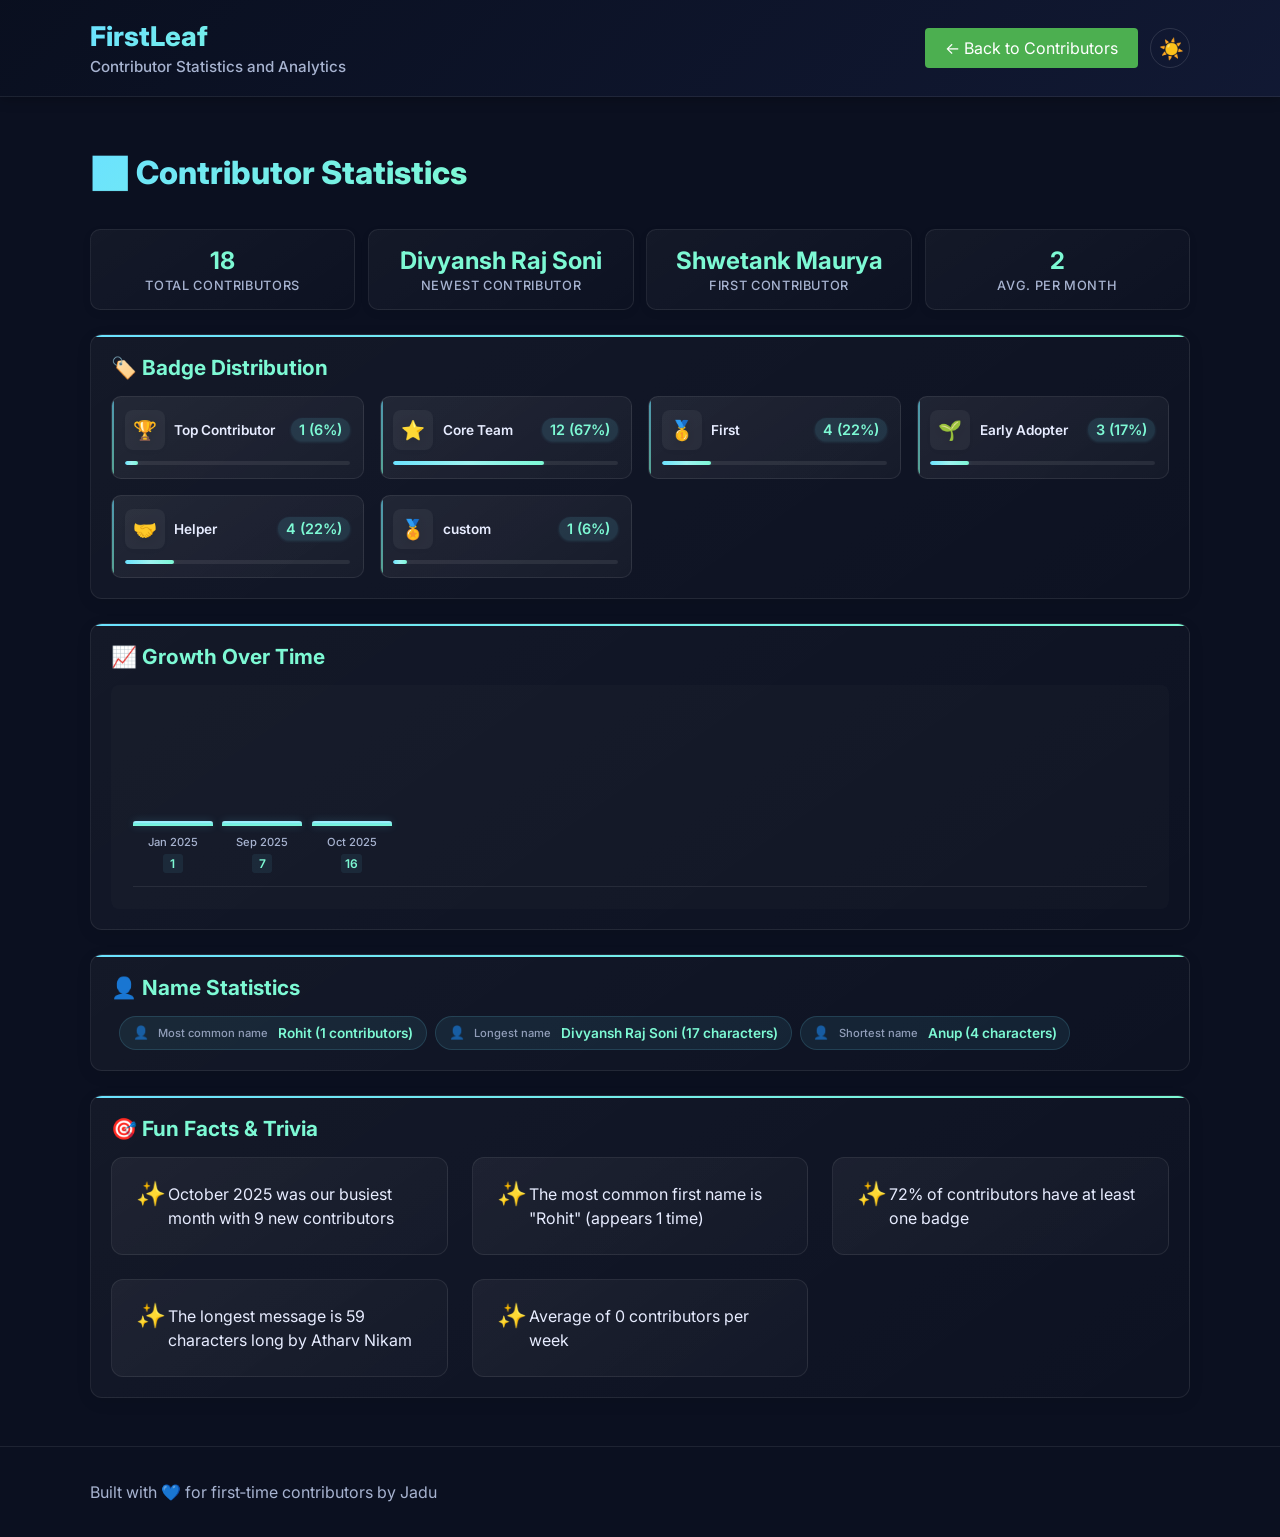
==== stats.html @ d4ee5cc1 "adding stats" ====
<!DOCTYPE html>
<html lang="en">
  <head>
    <meta charset="utf-8" />
    <meta name="viewport" content="width=device-width, initial-scale=1" />
    <title>FirstLeaf — Statistics</title>
    <meta
      name="description"
      content="Contributor statistics and analytics for the FirstLeaf project."
    />
    <link rel="preconnect" href="https://fonts.googleapis.com" />
    <link rel="preconnect" href="https://fonts.gstatic.com" crossorigin />
    <link
      href="https://fonts.googleapis.com/css2?family=Inter:wght@400;600;800&display=swap"
      rel="stylesheet"
    />
    <link rel="stylesheet" href="./assets/styles.css" />
    <link
      rel="icon"
      href="data:image/svg+xml,<svg xmlns='http://www.w3.org/2000/svg' viewBox='0 0 100 100'><text y='0.9em' font-size='90'>🩵</text></svg>"
    />
  </head>
  <body>
    <div id="scrollProgress"></div>
    <header class="site-header">
      <div class="container header-wrapper">
        <div class="branding">
          <h1 class="logo">FirstLeaf</h1>
          <p class="tagline">
            Contributor Statistics and Analytics
          </p>
        </div>
        <nav class="actions">
          <a class="btn" href="index.html">← Back to Contributors</a>
          <button
            id="themeToggle"
            class="btn theme-toggle"
            aria-label="Toggle theme"
          >
            <span id="themeIcon">☀️</span>
          </button>
        </nav>
      </div>
    </header>

    <main class="container">
      <!-- Stats Overview Section -->
      <section aria-labelledby="stats-title" class="stats-section">
        <div class="section-header">
          <div class="title-group">
            <h2 id="stats-title">📊 Contributor Statistics</h2>
          </div>
        </div>

        <!-- Overview Stats Cards -->
        <div class="stats-cards">
          <div class="stat-card">
            <div class="stat-value" id="totalContributors">0</div>
            <div class="stat-label">Total Contributors</div>
          </div>
          <div class="stat-card">
            <div class="stat-value" id="newestContributor">-</div>
            <div class="stat-label">Newest Contributor</div>
          </div>
          <div class="stat-card">
            <div class="stat-value" id="firstContributor">-</div>
            <div class="stat-label">First Contributor</div>
          </div>
          <div class="stat-card">
            <div class="stat-value" id="avgPerMonth">0</div>
            <div class="stat-label">Avg. Per Month</div>
          </div>
        </div>

        <!-- Badge Distribution -->
        <div class="stats-card">
          <h3>🏷️ Badge Distribution</h3>
          <div id="badgeDistribution" class="badge-distribution">
            <div class="loading">Loading statistics...</div>
          </div>
        </div>

        <!-- Growth Over Time -->
        <div class="stats-card">
          <h3>📈 Growth Over Time</h3>
          <div id="growthChart" class="growth-chart">
            <div class="loading">Loading statistics...</div>
          </div>
        </div>

        <!-- Name Statistics -->
        <div class="stats-card">
          <h3>👤 Name Statistics</h3>
          <div id="nameStatistics" class="name-statistics">
            <div class="loading">Loading statistics...</div>
          </div>
        </div>

        <!-- Fun Facts -->
        <div class="stats-card">
          <h3>🎯 Fun Facts & Trivia</h3>
          <div id="funFacts" class="fun-facts">
            <div class="loading">Loading statistics...</div>
          </div>
        </div>
      </section>
    </main>

    <footer class="site-footer">
      <div class="container">
        <p>Built with 💙 for first‑time contributors by Jadu</p>
      </div>
    </footer>

    <script src="./assets/stats.js"></script>
    <button
      id="scrollToTop"
      class="scroll-to-top"
      aria-label="Scroll to top"
      title="Back to top"
    >
      <svg
        xmlns="http://www.w3.org/2000/svg"
        width="24"
        height="24"
        viewBox="0 0 24 24"
        fill="none"
        stroke="currentColor"
        stroke-width="2"
        stroke-linecap="round"
        stroke-linejoin="round"
      >
        <polyline points="18 15 12 9 6 15"></polyline>
      </svg>
    </button>
  </body>
</html>
---- assets/styles.css ----
* {
  box-sizing: border-box;
}
:root {
  --bg: #0b1020;
  --panel: #121a35;
  --text: #e7ecff;
  --muted: #a7b3d0;
  --accent: #6be2ff;
  --accent-2: #7df9d4;
  --danger: #ff6b6b;
}

[data-theme="light"] {
  --bg: #f5f7fa;
  --panel: #ffffff;
  --text: #1a202c;
  --muted: #4a5568;
  --accent: #0088cc;
  --accent-2: #00b894;
  --danger: #e74c3c;
}

html,
body {
  height: 100%;
}

body {
  margin: 0;
  font-family: Inter, system-ui, -apple-system, Segoe UI, Roboto, Helvetica,
    Arial, "Apple Color Emoji", "Segoe UI Emoji";
  color: var(--text);
  background: var(--bg);
  transition: background-color 0.3s ease, color 0.3s ease;
}

/* Remove underlines from all links across the site */
a,
a:hover,
a:focus,
a:visited {
  text-decoration: none;
}
.container {
  width: min(1100px, 92vw);
  margin: 0 auto;
}
.site-header {
  border-bottom: 1px solid rgba(255, 255, 255, 0.08);
  background: linear-gradient(
    180deg,
    rgba(10, 16, 32, 0.9) 0%,
    rgba(10, 16, 32, 0.5) 100%
  );
  backdrop-filter: blur(8px);
}
.site-header .container {
  display: flex;
  align-items: center;
  justify-content: space-between;
  gap: 1rem;
  padding: 1.25rem 0;
}
.site-header h1 {
  margin: 0;
  font-size: 1.7rem;
}
.tagline {
  margin: 0.25rem 0 0;
  color: var(--muted);
  font-weight: 500;
}
.actions {
  display: flex;
  gap: 0.6rem;
}
.btn {
  display: inline-block;
  padding: 10px 20px;
  background-color: #4caf50;
  color: white;
  text-decoration: none;
  border-radius: 4px;
  border: none;
  cursor: pointer;
  z-index: 10;
}

.btn.primary {
  background: linear-gradient(135deg, var(--accent), var(--accent-2));
  color: #071220;
  font-weight: 700;
}

.theme-toggle {
  padding: 0.5rem 0.75rem;
  cursor: pointer;
  font-size: 1.25rem;
  border: 1px solid rgba(255, 255, 255, 0.1);
}

[data-theme="light"] .theme-toggle {
  border-color: rgba(0, 0, 0, 0.1);
}

main.container {
  padding: 2rem 0 3rem;
}
.list-header {
  display: flex;
  justify-content: space-between;
  align-items: baseline;
  gap: 1rem;
}
.count {
  color: var(--muted);
}

.cards {
  margin-top: 1rem;
  display: grid;
  grid-template-columns: repeat(auto-fill, minmax(220px, 1fr));
  gap: 14px;
}
.card-container {
  perspective: 1200px;
  height: 100%;
  min-height: 300px;
  position: relative;
}

.card {
  list-style: none;
  background: linear-gradient(
    145deg,
    rgba(255, 255, 255, 0.08),
    rgba(255, 255, 255, 0.02)
  );
  border: 1px solid rgba(255, 255, 255, 0.1);
  border-radius: 16px;
  padding: 0;
  height: 100%;
  position: relative;
  transform-style: preserve-3d;
  transition: transform 0.7s cubic-bezier(0.4, 0, 0.2, 1);
  cursor: pointer;
  box-shadow: 0 4px 20px rgba(0, 0, 0, 0.15);
}

.card:hover {
  box-shadow: 0 8px 30px rgba(0, 0, 0, 0.2);
}

.card.flipped {
  transform: rotateY(180deg);
}

.card-face {
  position: absolute;
  width: 100%;
  height: 100%;
  backface-visibility: hidden;
  border-radius: 16px;
  display: flex;
  flex-direction: column;
  overflow: hidden;
}

.card-front {
  background: linear-gradient(
    145deg,
    rgba(255, 255, 255, 0.08),
    rgba(255, 255, 255, 0.02)
  );
  border: 1px solid rgba(255, 255, 255, 0.1);
  padding: 16px;
}

.card-back {
  background: linear-gradient(
    135deg,
    rgba(107, 226, 255, 0.15),
    rgba(125, 249, 212, 0.1)
  );
  border: 1px solid rgba(255, 255, 255, 0.15);
  transform: rotateY(180deg);
  padding: 20px;
  box-shadow: inset 0 0 20px rgba(107, 226, 255, 0.05);
}

.flip-icon {
  position: absolute;
  top: 12px;
  right: 12px;
  width: 32px;
  height: 32px;
  background: linear-gradient(
    135deg,
    rgba(255, 255, 255, 0.15),
    rgba(255, 255, 255, 0.05)
  );
  backdrop-filter: blur(6px);
  border-radius: 8px;
  display: flex;
  align-items: center;
  justify-content: center;
  cursor: pointer;
  transition: all 0.3s cubic-bezier(0.4, 0, 0.2, 1);
  z-index: 10;
  box-shadow: 0 2px 10px rgba(0, 0, 0, 0.2);
  border: 1px solid rgba(255, 255, 255, 0.1);
}

.flip-icon:hover {
  background: linear-gradient(
    135deg,
    rgba(255, 255, 255, 0.25),
    rgba(255, 255, 255, 0.1)
  );
  transform: scale(1.05) rotate(10deg);
  box-shadow: 0 4px 16px rgba(0, 0, 0, 0.3);
  border-color: rgba(255, 255, 255, 0.2);
}

.flip-icon svg {
  width: 18px;
  height: 18px;
  fill: var(--text);
}

.card-back .flip-icon {
  transform: rotateY(180deg);
}

.card-back .flip-icon svg {
  transform: rotateY(180deg);
}

.contributor-details {
  display: flex;
  flex-direction: column;
  gap: 16px;
  height: 100%;
}

.detail-row {
  display: flex;
  flex-direction: column;
  gap: 8px;
  padding-bottom: 8px;
  border-bottom: 1px solid rgba(255, 255, 255, 0.05);
}

.detail-row:last-child {
  border-bottom: none;
  padding-bottom: 0;
}

.detail-label {
  font-size: 0.7rem;
  color: var(--muted);
  text-transform: uppercase;
  letter-spacing: 0.1em;
  font-weight: 600;
}

.detail-value {
  font-size: 0.95rem;
  line-height: 1.5;
}

.join-date {
  font-weight: 600;
  color: var(--accent-2);
  display: flex;
  align-items: center;
  gap: 6px;
}

.join-date::before {
  content: "📅";
  font-size: 0.9rem;
}

.full-message {
  font-style: italic;
  line-height: 1.5;
  color: rgba(255, 255, 255, 0.9);
  padding: 8px 12px;
  background: rgba(255, 255, 255, 0.05);
  border-radius: 8px;
  border-left: 3px solid var(--accent-2);
}

.badges-list {
  display: flex;
  flex-wrap: wrap;
  gap: 8px;
  margin-top: 4px;
}

.github-link {
  display: inline-flex;
  align-items: center;
  justify-content: center;
  gap: 8px;
  margin-top: auto;
  padding: 10px 16px;
  background: linear-gradient(135deg, var(--accent), var(--accent-2));
  border-radius: 10px;
  color: var(--bg);
  font-weight: 600;
  text-decoration: none;
  transition: all 0.3s ease;
  box-shadow: 0 4px 12px rgba(107, 226, 255, 0.3);
}

.github-link:hover {
  transform: translateY(-3px);
  box-shadow: 0 6px 16px rgba(107, 226, 255, 0.4);
}

.github-link svg {
  width: 18px;
  height: 18px;
}

/* Add subtle shine effect on hover */
.card-front::after {
  content: "";
  position: absolute;
  top: -50%;
  left: -50%;
  width: 200%;
  height: 200%;
  background: linear-gradient(
    to bottom right,
    rgba(255, 255, 255, 0),
    rgba(255, 255, 255, 0.1) 30%,
    rgba(255, 255, 255, 0) 60%
  );
  transform: rotate(30deg) translate(-100%, -100%);
  transition: transform 0.6s;
  pointer-events: none;
}

.card:hover .card-front::after {
  transform: rotate(30deg) translate(100%, 100%);
}

/* Add subtle pulse to flip icon */
@keyframes pulse {
  0%,
  100% {
    opacity: 0.8;
  }
  50% {
    opacity: 1;
  }
}

.flip-icon {
  animation: pulse 2s infinite;
}

/* Add subtle glow to card back */
.card-back::before {
  content: "";
  position: absolute;
  top: 0;
  left: 0;
  right: 0;
  bottom: 0;
  background: radial-gradient(
    circle at center,
    rgba(107, 226, 255, 0.1) 0%,
    rgba(107, 226, 255, 0) 70%
  );
  pointer-events: none;
}
.card a {
  text-decoration: none;
  display: block;
}
.card .name {
  font-weight: 700;
  color: #7df9d4;
}
.card .username {
  color: var(--muted);
  font-size: 0.95rem;
  overflow: hidden;
  white-space: nowrap;
  text-overflow: ellipsis;
}
.card .meta {
  display: flex;
  align-items: center;
  gap: 0.5rem;
  margin-top: 0.7rem;
  color: var(--muted);
  display: -webkit-box;
  -webkit-box-orient: vertical;
  -webkit-line-clamp: 2;
  line-clamp: 2;
  overflow: hidden;
  text-overflow: ellipsis;
}

.card img {
  width: 48px;
  height: 48px;
  border-radius: 50%;
  object-fit: cover;
  border: 1px solid rgba(255, 255, 255, 0.2);
  box-shadow: 0 10px 20px rgba(0, 0, 0, 0.2);
}
.card .top {
  display: flex;
  gap: 0.9rem;
  align-items: center;
}

.loading {
  margin: 1rem 0;
  color: var(--muted);
}
.error {
  margin: 1rem 0;
  color: var(--danger);
}

.howto {
  margin-top: 3rem;
  background: rgba(255, 255, 255, 0.03);
  border: 1px solid rgba(255, 255, 255, 0.08);
  border-radius: 16px;
  padding: 1.25rem 1.25rem 0.5rem;
}
.howto code {
  background: rgba(255, 255, 255, 0.08);
  padding: 0.15rem 0.35rem;
  border-radius: 6px;
}

.site-footer {
  border-top: 1px solid rgba(255, 255, 255, 0.08);
}
.site-footer .container {
  padding: 1.2rem 0;
  color: var(--muted);
}

@media (max-width: 720px) {
  body {
    overflow-x: hidden;
  }

  .site-header .container {
    flex-direction: column;
    align-items: center;
    text-align: center;
    gap: 0.5rem;
  }

  .actions {
    align-self: stretch;
    justify-content: center;
    gap: 1rem;
  }

  .cards {
    grid-template-columns: repeat(auto-fill, minmax(160px, 1fr));
    gap: 12px;
  }

  .container {
    width: min(1100px, 88vw);
    padding-left: 1rem;
    padding-right: 1rem;
  }

  .list-header {
    flex-direction: column;
    align-items: stretch;
    gap: 0.5rem;
  }

  .list-header h2 {
    text-align: center;
  }

  .search-container {
    margin: 0.5rem 0 0 0;
  }

  .howto {
    margin-top: 2rem;
    padding: 1rem;
  }

  .btn {
    padding: 0.7rem 1rem;
    font-size: 0.9rem;
  }
}
.search-container {
  margin: 1.5rem 0;
}

#searchInput {
  width: 100%;
  padding: 0.75rem 1rem;
  background: var(--panel);
  border: 1px solid rgba(255, 255, 255, 0.1);
  border-radius: 8px;
  color: var(--text);
  font-size: 1rem;
  font-family: inherit;
}

#searchInput:focus {
  outline: none;
  border-color: var(--accent);
}

.stats-banner {
  display: flex;
  gap: 2rem;
  padding: 1.5rem;
  background: linear-gradient(
    135deg,
    rgba(107, 226, 255, 0.1),
    rgba(125, 249, 212, 0.1)
  );
  border-radius: 12px;
  border: 1px solid rgba(255, 255, 255, 0.1);
  margin-bottom: 2rem;
}

.stat-item {
  display: flex;
  flex-direction: column;
  gap: 0.5rem;
}

.stat-label {
  color: var(--muted);
  font-size: 0.875rem;
  text-transform: uppercase;
  letter-spacing: 0.05em;
}

.stat-value {
  color: var(--accent-2);
  font-size: 1.5rem;
  font-weight: 800;
}

@media (max-width: 720px) {
  .stats-banner {
    flex-direction: column;
    gap: 1rem;
  }
}
.new-badge {
  position: absolute;
  top: 8px;
  right: 8px;
  background: linear-gradient(135deg, var(--accent), var(--accent-2));
  color: var(--bg);
  font-size: 0.75rem;
  font-weight: 700;
  padding: 0.25rem 0.5rem;
  border-radius: 6px;
  text-transform: uppercase;
  letter-spacing: 0.05em;
}

.card {
  position: relative;
}

/* Update search-container to be part of controls */
.controls-container {
  display: flex;
  gap: 1rem;
  margin: 1.5rem 0;
  flex-wrap: wrap;
}

.search-container {
  flex: 1;
  min-width: 250px;
  margin: 0;
}

.sort-container {
  display: flex;
  align-items: center;
  gap: 0.5rem;
}

.sort-label {
  color: var(--muted);
  font-size: 0.9rem;
  white-space: nowrap;
}

.sort-select {
  padding: 0.75rem 1rem;
  background: var(--panel);
  border: 1px solid rgba(255, 255, 255, 0.1);
  border-radius: 8px;
  color: var(--text);
  font-size: 0.95rem;
  font-family: inherit;
  cursor: pointer;
  min-width: 150px;
  transition: border-color 0.2s ease, background-color 0.2s ease;
}

.sort-select:hover {
  border-color: rgba(255, 255, 255, 0.2);
  background: rgba(255, 255, 255, 0.02);
}

.sort-select:focus {
  outline: none;
  border-color: var(--accent);
  background: rgba(255, 255, 255, 0.05);
}

.sort-select {
  appearance: none;
  background-image: url("data:image/svg+xml,%3Csvg xmlns='http://www.w3.org/2000/svg' width='12' height='12' viewBox='0 0 12 12'%3E%3Cpath fill='%23a7b3d0' d='M6 8L2 4h8z'/%3E%3C/svg%3E");
  background-repeat: no-repeat;
  background-position: right 0.75rem center;
  padding-right: 2.5rem;
}

.sort-select option {
  background: var(--panel);
  color: var(--text);
}
.sort-select option:hover {
  background: rgba(255, 255, 255, 0.1);
}

/* Mobile responsiveness */
@media (max-width: 720px) {
  .controls-container {
    flex-direction: column;
  }

  .search-container {
    width: 100%;
  }

  .sort-container {
    width: 100%;
  }

  .sort-select {
    flex: 1;
  }
}

/* Fade-in animation */
@keyframes fadeInUp {
  from {
    opacity: 0;
    transform: translateY(20px);
  }
  to {
    opacity: 1;
    transform: translateY(0);
  }
}

/* Pulse animation for badges */
@keyframes pulse {
  0%,
  100% {
    opacity: 1;
  }
  50% {
    opacity: 0.7;
  }
}

/* Baseline for contributor links inside .cards */
.cards > a {
  text-decoration: none;
  color: inherit;
  display: block;
  opacity: 0;
  transform: translateY(12px) scale(0.99);
  will-change: transform, opacity;
}

/* Animated state applied by JS */
.contributor-link {
  animation-name: fadeInUp, scaleIn;
  animation-duration: 0.45s, 0.36s;
  animation-timing-function: cubic-bezier(0.2, 0.8, 0.2, 1),
    cubic-bezier(0.34, 1.56, 0.64, 1);
  animation-fill-mode: forwards, forwards;
  animation-delay: calc(var(--card-index, 0) * 0.06s),
    calc(var(--card-index, 0) * 0.06s + 0.02s);
  transition: opacity 0.45s ease, transform 0.28s ease, box-shadow 0.28s ease;
  opacity: 1;
}

/* Hover effects for the animated links */
.contributor-link:hover {
  transform: translateY(-4px) scaleY(1.03);
  transform-origin: center;
}

.contributor-link:hover .card {
  box-shadow: 0 8px 24px rgba(107, 226, 255, 0.15);
  border-color: rgba(107, 226, 255, 0.3);
}

/* Smooth transitions for card elements */
.card {
  transition: all 0.3s ease;
}

.card img {
  transition: transform 0.3s ease;
}

.contributor-link:hover .card img {
  transform: scale(1.05) rotate(0deg) scaleY(1.02);
}

/* Pulse animation for NEW badge */
.new-badge {
  animation: pulse 2s ease-in-out infinite;
}

/* Smooth color transitions */
.card .name,
.card .username,
.card .meta {
  transition: color 0.2s ease;
}

/* Loading animation */
.loading {
  animation: pulse 1.5s ease-in-out infinite;
}

@keyframes scaleIn {
  from {
    opacity: 0;
    transform: scale(0.9);
  }
  to {
    opacity: 1;
    transform: scale(1);
  }
}
.card img {
  transition: transform 0.3s ease, filter 0.3s ease;
}

.contributor-link:hover .card img {
  transform: scale(1.05) rotate(2deg) scaleY(1.04);
  filter: brightness(1.1);
}
@media (prefers-reduced-motion: reduce) {
  .cards > a {
    animation: none;
    opacity: 1;
  }

  .cards > a:hover {
    transform: none;
  }

  .card img,
  .card,
  .new-badge {
    animation: none;
    transition: none;
  }
}

.badges {
  display: flex;
  flex-wrap: wrap;
  gap: 0.5rem; /* Increased from 0.35rem for more spacing */
  margin-bottom: 0.75rem; /* Slightly increased for better separation */
  justify-content: flex-start; /* Align badges to the start */
}

.badge {
  display: inline-flex;
  align-items: center;
  gap: 0.3rem;
  padding: 0.3rem 0.6rem; /* Slightly larger padding for better appearance */
  border-radius: 8px; /* Smoother, more modern border radius */
  font-size: 0.75rem; /* Slightly larger font for readability */
  font-weight: 600;
  text-transform: uppercase;
  letter-spacing: 0.04em;
  line-height: 1.2;
  transition: transform 0.2s ease, background 0.2s ease, box-shadow 0.2s ease; /* Added transitions */
  box-shadow: 0 2px 4px rgba(0, 0, 0, 0.1); /* Subtle shadow for depth */
}

/* Hover effect for badges */
.badge:hover {
  transform: scale(1.05); /* Slight scale-up on hover */
  box-shadow: 0 4px 8px rgba(0, 0, 0, 0.15); /* Enhanced shadow on hover */
}

/* Badge type colors */
.badge-first {
  background: linear-gradient(135deg, #ffd700, #ffed4e);
  color: #1a202c;
}

.badge-core {
  background: linear-gradient(135deg, #667eea, #764ba2);
  color: white;
}

.badge-top {
  background: linear-gradient(135deg, #f093fb, #f5576c);
  color: white;
}

.badge-helper {
  background: linear-gradient(135deg, #4facfe, #00f2fe);
  color: #1a202c;
}

.badge-early {
  background: linear-gradient(135deg, #43e97b, #38f9d7);
  color: #1a202c;
}

.badge-milestone {
  background: linear-gradient(135deg, #fa709a, #fee140);
  color: #1a202c;
}

.badge-custom {
  background: rgba(255, 255, 255, 0.15);
  color: var(--text);
  border: 1px solid rgba(255, 255, 255, 0.2);
}

/* Add icon support */
.badge::before {
  content: "";
  display: inline-block;
  width: 12px; /* Slightly larger for better visibility */
  height: 12px;
}

.badge-first::before {
  content: "🥇";
  width: auto;
}

.badge-core::before {
  content: "⭐";
  width: auto;
}

.badge-top::before {
  content: "🏆";
  width: auto;
}

.badge-helper::before {
  content: "🤝";
  width: auto;
}

.badge-early::before {
  content: "�";
  width: auto;
}

.badge-milestone::before {
  content: "🎯";
  width: auto;
}

/* Scroll to Top Button */
.scroll-to-top {
  position: fixed;
  bottom: 2rem;
  right: 2rem;
  width: 50px;
  height: 50px;
  border-radius: 50%;
  background: linear-gradient(135deg, var(--accent), var(--accent-2));
  color: var(--bg);
  border: none;
  cursor: pointer;
  display: flex;
  align-items: center;
  justify-content: center;
  opacity: 0;
  visibility: hidden;
  transform: translateY(100px);
  transition: all 0.3s cubic-bezier(0.4, 0, 0.2, 1);
  box-shadow: 0 4px 12px rgba(107, 226, 255, 0.3);
  z-index: 1000;
}

.scroll-to-top.visible {
  opacity: 1;
  visibility: visible;
  transform: translateY(0);
}

.scroll-to-top:hover {
  transform: translateY(-4px) scale(1.05);
  box-shadow: 0 6px 20px rgba(107, 226, 255, 0.4);
}

.scroll-to-top:active {
  transform: translateY(-2px) scale(1.02);
}

.scroll-to-top:focus {
  outline: 2px solid var(--accent);
  outline-offset: 4px;
}

.scroll-to-top svg {
  width: 24px;
  height: 24px;
}

/* Mobile adjustments */
@media (max-width: 720px) {
  .scroll-to-top {
    bottom: 1.5rem;
    right: 1.5rem;
    width: 45px;
    height: 45px;
  }

  .scroll-to-top svg {
    width: 20px;
    height: 20px;
  }
}

/* Respect safe areas on iOS */
@media (max-width: 720px) {
  .scroll-to-top {
    bottom: calc(1.5rem + env(safe-area-inset-bottom));
    right: calc(1.5rem + env(safe-area-inset-right));
  }
}

/* Animation for button pulse (optional) */
@keyframes pulse-glow {
  0%,
  100% {
    box-shadow: 0 4px 12px rgba(107, 226, 255, 0.3);
  }
  50% {
    box-shadow: 0 4px 20px rgba(107, 226, 255, 0.5);
  }
}

.scroll-to-top.visible {
  animation: pulse-glow 2s ease-in-out infinite;
}

.scroll-to-top:hover {
  animation: none; /* Stop pulse on hover */
}

#scrollProgress {
  position: fixed;
  top: 0;
  left: 0;
  height: 5px; /* thickness of the line */
  background: var(--accent-color, #4e9af1); /* fallback color */
  width: 0%;
  z-index: 9999;
  transition: width 0.1s ease-out;
}

:root[data-theme="light"] {
  --accent-color: #0078ff;
}

:root[data-theme="dark"] {
  --accent-color: #00e0ff;
}
/* --- HEADER REWORK --- */
.site-header {
  position: sticky;
  top: 0;
  z-index: 1000;
  background: linear-gradient(
    135deg,
    rgba(10, 16, 32, 0.95),
    rgba(18, 26, 53, 0.95)
  );
  border-bottom: 1px solid rgba(255, 255, 255, 0.08);
  backdrop-filter: blur(10px);
  box-shadow: 0 2px 12px rgba(0, 0, 0, 0.25);
}

.header-wrapper {
  display: flex;
  align-items: center;
  justify-content: space-between;
  padding: 1rem 0;
  gap: 2rem;
}

.branding {
  display: flex;
  flex-direction: column;
  gap: 0.25rem;
}

.logo {
  margin: 0;
  font-size: 1.9rem;
  font-weight: 800;
  background: linear-gradient(135deg, var(--accent), var(--accent-2));
  -webkit-background-clip: text;
  -webkit-text-fill-color: transparent;
}

.tagline {
  margin: 0;
  font-size: 0.95rem;
  color: var(--muted);
  max-width: 400px;
}

/* Action buttons */
.actions {
  display: flex;
  align-items: center;
  gap: 0.75rem;
}

.btn:hover {
  background: rgba(255, 255, 255, 0.06);
  transform: translateY(-1px);
}

.btn.primary {
  background: linear-gradient(135deg, var(--accent), var(--accent-2));
  color: #071220;
  font-weight: 700;
  box-shadow: 0 3px 12px rgba(107, 226, 255, 0.35);
}

.btn.primary:hover {
  transform: translateY(-2px) scale(1.03);
  box-shadow: 0 4px 16px rgba(107, 226, 255, 0.5);
}

.theme-toggle {
  font-size: 1.25rem;
  padding: 0.5rem;
  border-radius: 50%;
  border: 1px solid rgba(255, 255, 255, 0.12);
  background: transparent;
  width: 40px;
  height: 40px;
}

.theme-toggle:hover {
  background: rgba(255, 255, 255, 0.08);
  transform: rotate(8deg);
}

/* Mobile */
@media (max-width: 768px) {
  .header-wrapper {
    flex-direction: column;
    align-items: center;
    text-align: center;
    gap: 1rem;
  }

  .branding {
    align-items: center;
  }

  .tagline {
    max-width: none;
    font-size: 0.9rem;
  }

  .actions {
    flex-wrap: wrap;
    justify-content: center;
  }
}
/* --- CONTRIBUTORS SECTION --- */
.contributors-section {
  margin-top: 3rem;
  display: flex;
  flex-direction: column;
  gap: 1.5rem;
}

.section-header {
  display: flex;
  justify-content: space-between;
  align-items: flex-start;
  flex-wrap: wrap;
  gap: 1rem;
}

.title-group h2 {
  font-size: 2rem;
  font-weight: 800;
  margin: 0;
  background: linear-gradient(135deg, var(--accent), var(--accent-2));
  -webkit-background-clip: text;
  -webkit-text-fill-color: transparent;
}

.title-group .count {
  font-size: 0.95rem;
  color: var(--muted);
  margin-top: 0.25rem;
}

.controls-group {
  display: flex;
  gap: 1rem;
  flex-wrap: wrap;
}

.search-container input {
  padding: 0.75rem 1rem;
  border-radius: 10px;
  border: 1px solid rgba(255, 255, 255, 0.1);
  background: var(--panel);
  color: var(--text);
  font-size: 1rem;
  transition: 0.25s all;
}

.search-container input:focus {
  outline: none;
  border-color: var(--accent);
  background: rgba(255, 255, 255, 0.05);
}

.sort-container {
  display: flex;
  align-items: center;
  gap: 0.5rem;
}

.sort-container label {
  font-weight: 600;
  color: var(--muted);
}

.sort-container select {
  padding: 0.7rem 1rem;
  border-radius: 10px;
  background: var(--panel);
  border: 1px solid rgba(255, 255, 255, 0.1);
  color: var(--text);
  cursor: pointer;
  appearance: none;
  background-image: url("data:image/svg+xml,%3Csvg xmlns='http://www.w3.org/2000/svg' width='12' height='12' viewBox='0 0 12 12'%3E%3Cpath fill='%23a7b3d0' d='M6 8L2 4h8z'/%3E%3C/svg%3E");
  background-repeat: no-repeat;
  background-position: right 0.75rem center;
  padding-right: 2.5rem;
}

/* Stats cards */
.stats-cards {
  display: flex;
  gap: 0.8rem;
  flex-wrap: wrap;
  margin-top: 0.8rem;
}

/* Badge filters */
.badge-filters-container {
  margin-top: 1rem;
  display: flex;
  flex-direction: column;
  gap: 0.5rem;
}

.filter-group {
  display: flex;
  flex-direction: column;
  gap: 0.5rem;
}

.filter-group label {
  font-weight: 600;
  color: var(--muted);
  font-size: 0.9rem;
}

.badge-filters {
  display: flex;
  flex-wrap: wrap;
  gap: 0.5rem;
}

.badge-filter {
  padding: 0.5rem 1rem;
  border-radius: 20px;
  border: 1px solid rgba(255, 255, 255, 0.1);
  background: var(--panel);
  color: var(--text);
  font-size: 0.9rem;
  font-weight: 500;
  cursor: pointer;
  transition: all 0.2s ease;
  display: flex;
  align-items: center;
  gap: 0.3rem;
}

.badge-filter:hover {
  transform: translateY(-2px);
  box-shadow: 0 4px 8px rgba(0, 0, 0, 0.15);
  border-color: rgba(255, 255, 255, 0.2);
}

.badge-filter.active {
  background: linear-gradient(135deg, var(--accent), var(--accent-2));
  color: var(--bg);
  border-color: transparent;
  font-weight: 600;
}

.filter-count {
  font-size: 0.85rem;
  color: var(--muted);
  margin-top: 0.25rem;
}

@media (max-width: 768px) {
  .badge-filters {
    justify-content: center;
  }

  .badge-filter {
    font-size: 0.8rem;
    padding: 0.4rem 0.8rem;
  }
}

.stat-card {
  flex: 1 1 180px;
  background: linear-gradient(
    145deg,
    rgba(255, 255, 255, 0.04),
    rgba(255, 255, 255, 0.01)
  );
  border: 1px solid rgba(255, 255, 255, 0.08);
  border-radius: 10px;
  padding: 1rem;
  text-align: center;
  box-shadow: 0 3px 10px rgba(0, 0, 0, 0.06);
  transition: transform 0.2s ease, box-shadow 0.2s ease;
}

.stat-card:hover {
  transform: translateY(-2px);
  box-shadow: 0 5px 15px rgba(0, 0, 0, 0.1);
}

.stat-value {
  font-size: 1.5rem;
  font-weight: 700;
  color: var(--accent-2);
}

.stat-label {
  font-size: 0.8rem;
  font-weight: 500;
  color: var(--muted);
  margin-top: 0.2rem;
}

/* --- HOW TO CONTRIBUTE --- */
.howto {
  margin-top: 3rem;
  background: var(--panel);
  border-radius: 16px;
  padding: 2rem 1.5rem;
  box-shadow: 0 4px 14px rgba(0, 0, 0, 0.08);
}

.howto-header h2 {
  font-size: 1.8rem;
  font-weight: 800;
  margin-bottom: 0.25rem;
  background: linear-gradient(135deg, var(--accent), var(--accent-2));
  -webkit-background-clip: text;
  -webkit-text-fill-color: transparent;
}

.howto-header .subtitle {
  color: var(--muted);
  font-size: 1rem;
  margin-bottom: 1rem;
}

.howto-list {
  padding-left: 1.25rem;
  margin-bottom: 1rem;
}

.howto-list li {
  margin-bottom: 0.75rem;
  line-height: 1.6;
  font-size: 0.95rem;
}

.howto-note {
  font-size: 0.9rem;
  font-style: italic;
  color: var(--muted);
}

/* --- Responsive --- */
@media (max-width: 768px) {
  .section-header {
    flex-direction: column;
    align-items: flex-start;
  }
  .stats-cards {
    flex-direction: column;
    gap: 1rem;
  }
}

/* Appreciation Bar Styles */
.appreciation-bar {
  display: flex;
  flex-wrap: wrap;
  gap: 0.5rem;
  padding: 0.75rem 0;
  border-top: 1px solid rgba(255, 255, 255, 0.08);
  align-items: center;
  margin-top: 0.5rem;
}

.appreciation-btn {
  display: flex;
  align-items: center;
  gap: 0.25rem;
  padding: 0.25rem 0.5rem;
  background: rgba(255, 255, 255, 0.05);
  border: 1px solid rgba(255, 255, 255, 0.1);
  border-radius: 20px;
  cursor: pointer;
  transition: all 0.2s ease;
  font-size: 0.8rem;
}

.appreciation-btn:hover {
  background: rgba(255, 255, 255, 0.1);
  transform: scale(1.05);
}

.appreciation-btn.sent {
  background: rgba(67, 233, 123, 0.2);
  border-color: rgba(67, 233, 123, 0.5);
}

.appreciation-btn .emoji {
  font-size: 1rem;
  display: inline-block;
}

.appreciation-btn .count {
  font-weight: 600;
  font-size: 0.75rem;
  color: var(--muted);
}

.appreciation-btn.sent .count {
  color: var(--accent-2);
}

@keyframes bounce {
  0%,
  100% {
    transform: scale(1);
  }
  50% {
    transform: scale(1.3);
  }
}

.appreciation-btn.animating .emoji {
  animation: bounce 0.4s ease;
}

.total-appreciation {
  font-size: 0.75rem;
  color: var(--muted);
  margin-left: auto;
  font-weight: 500;
}

@media (max-width: 768px) {
  .appreciation-bar {
    justify-content: center;
  }

  .total-appreciation {
    width: 100%;
    text-align: center;
    margin-left: 0;
    margin-top: 0.25rem;
  }
}

/* --- STATS PAGE STYLES --- */
.stats-section {
  margin-top: 1.5rem;
  display: flex;
  flex-direction: column;
  gap: 1.5rem;
}

.stats-card {
  background: linear-gradient(
    145deg,
    rgba(255, 255, 255, 0.04),
    rgba(255, 255, 255, 0.01)
  );
  border: 1px solid rgba(255, 255, 255, 0.08);
  border-radius: 12px;
  padding: 1.25rem;
  box-shadow: 0 4px 16px rgba(0, 0, 0, 0.08);
  transition: transform 0.2s ease, box-shadow 0.2s ease;
  position: relative;
  overflow: hidden;
}

.stats-card::before {
  content: "";
  position: absolute;
  top: 0;
  left: 0;
  right: 0;
  height: 2px;
  background: linear-gradient(90deg, var(--accent), var(--accent-2));
}

.stats-card:hover {
  transform: translateY(-2px);
  box-shadow: 0 6px 20px rgba(0, 0, 0, 0.12);
}

.stats-card h3 {
  margin: 0 0 1rem;
  font-size: 1.3rem;
  font-weight: 700;
  color: var(--accent-2);
  display: flex;
  align-items: center;
  gap: 0.4rem;
}

/* Badge Distribution Styles */
.badge-distribution {
  display: grid;
  grid-template-columns: repeat(auto-fill, minmax(200px, 1fr));
  gap: 1rem;
}

.badge-stat-item {
  display: flex;
  flex-direction: column;
  gap: 0.5rem;
  padding: 0.8rem;
  background: linear-gradient(
    145deg,
    rgba(255, 255, 255, 0.07),
    rgba(255, 255, 255, 0.03)
  );
  border: 1px solid rgba(255, 255, 255, 0.08);
  border-radius: 10px;
  transition: transform 0.25s ease, box-shadow 0.25s ease;
  position: relative;
  overflow: hidden;
}

.badge-stat-item::before {
  content: "";
  position: absolute;
  top: 0;
  left: 0;
  width: 2px;
  height: 100%;
  background: linear-gradient(180deg, var(--accent), var(--accent-2));
  opacity: 0.6;
}

.badge-stat-item:hover {
  transform: translateY(-2px);
  box-shadow: 0 4px 12px rgba(0, 0, 0, 0.12);
  background: linear-gradient(
    145deg,
    rgba(255, 255, 255, 0.09),
    rgba(255, 255, 255, 0.04)
  );
}

.badge-info {
  display: flex;
  align-items: center;
  gap: 0.6rem;
}

.badge-icon {
  font-size: 1.2rem;
  filter: drop-shadow(0 2px 4px rgba(0, 0, 0, 0.15));
  padding: 0.3rem;
  background: rgba(255, 255, 255, 0.05);
  border-radius: 8px;
  width: 40px;
  height: 40px;
  display: flex;
  align-items: center;
  justify-content: center;
}

.badge-name {
  font-weight: 600;
  font-size: 0.85rem;
  color: var(--text);
}

.badge-count {
  margin-left: auto;
  font-weight: 600;
  font-size: 0.9rem;
  color: var(--accent-2);
  background: rgba(107, 226, 255, 0.12);
  padding: 0.2rem 0.5rem;
  border-radius: 12px;
  box-shadow: 0 1px 3px rgba(107, 226, 255, 0.15);
  min-width: 28px;
  text-align: center;
}

.badge-bar {
  height: 4px;
  background: rgba(255, 255, 255, 0.08);
  border-radius: 2px;
  overflow: hidden;
  position: relative;
  margin-top: 0.2rem;
}

.badge-bar-fill {
  height: 100%;
  background: linear-gradient(90deg, var(--accent), var(--accent-2));
  border-radius: 2px;
  transition: width 0.8s cubic-bezier(0.4, 0, 0.2, 1);
  position: relative;
  box-shadow: 0 0 4px rgba(107, 226, 255, 0.2);
}

.badge-bar-fill::after {
  content: "";
  position: absolute;
  top: 0;
  left: 0;
  right: 0;
  bottom: 0;
  background: linear-gradient(
    90deg,
    transparent,
    rgba(255, 255, 255, 0.3),
    transparent
  );
  animation: shimmer 2s infinite;
}

@keyframes shimmer {
  0% {
    transform: translateX(-100%);
  }
  100% {
    transform: translateX(100%);
  }
}

/* Growth Chart Styles */
.growth-chart {
  width: 100%;
  padding: 0.75rem;
  background: rgba(255, 255, 255, 0.015);
  border-radius: 8px;
}

.bar-chart {
  display: flex;
  align-items: flex-end;
  gap: 0.6rem;
  height: 200px;
  padding: 0.75rem 0.6rem 1.5rem;
  overflow-x: auto;
  position: relative;
  width: 100%;
}

.bar-chart::before {
  content: "";
  position: absolute;
  bottom: 0.6rem;
  left: 0.6rem;
  right: 0.6rem;
  height: 1px;
  background: rgba(255, 255, 255, 0.08);
}

.bar-item {
  display: flex;
  flex-direction: column;
  align-items: center;
  gap: 0.35rem;
  min-width: 50px;
  position: relative;
  flex: 1;
  max-width: 80px;
}

.bar-container {
  height: 100%;
  width: 100%;
  display: flex;
  align-items: flex-end;
  position: relative;
  flex-grow: 1;
}

.bar {
  width: 100%;
  background: linear-gradient(180deg, var(--accent), var(--accent-2));
  border-radius: 3px 3px 0 0;
  transition: height 0.6s cubic-bezier(0.4, 0, 0.2, 1);
  position: relative;
  box-shadow: 0 0 8px rgba(107, 226, 255, 0.2);
  min-height: 5px;
}

.bar::after {
  content: "";
  position: absolute;
  top: 0;
  left: 0;
  right: 0;
  height: 2px;
  background: rgba(255, 255, 255, 0.3);
  border-radius: 3px 3px 0 0;
}

.bar-label {
  font-size: 0.7rem;
  color: var(--muted);
  text-align: center;
  font-weight: 500;
  margin-top: 0.2rem;
}

.bar-value {
  font-size: 0.75rem;
  font-weight: 600;
  color: var(--accent-2);
  background: rgba(107, 226, 255, 0.08);
  padding: 0.1rem 0.25rem;
  border-radius: 3px;
  min-width: 20px;
  text-align: center;
}

/* Name Statistics Styles */
.name-statistics {
  display: flex;
  flex-wrap: wrap;
  gap: 0.5rem;
  margin-top: 0.5rem;
}

.name-stat-item {
  display: inline-flex;
  align-items: center;
  gap: 0.6rem;
  margin-left: 0.5rem;
  padding: 0.5rem 0.8rem;
  background: rgba(107, 226, 255, 0.08);
  border: 1px solid rgba(107, 226, 255, 0.15);
  border-radius: 20px;
  transition: all 0.2s ease;
  position: relative;
  overflow: hidden;
}

.name-stat-item:hover {
  background: rgba(107, 226, 255, 0.12);
  border-color: rgba(107, 226, 255, 0.25);
  transform: scale(1.02);
}

.name-stat-label {
  font-size: 0.7rem;
  color: var(--muted);
  font-weight: 500;
  opacity: 0.85;
}

.name-stat-value {
  font-size: 0.85rem;
  font-weight: 600;
  color: var(--accent-2);
  white-space: nowrap;
}

/* Add icon before each stat item */
.name-stat-item::before {
  content: "👤";
  font-size: 0.8rem;
  opacity: 0.7;
}

/* Fun Facts Styles */
.fun-facts-list {
  list-style: none;
  padding: 0;
  margin: 0;
  display: grid;
  grid-template-columns: repeat(auto-fit, minmax(300px, 1fr));
  gap: 1.5rem;
}

.fun-facts-list li {
  padding: 1.5rem;
  background: linear-gradient(
    145deg,
    rgba(255, 255, 255, 0.05),
    rgba(255, 255, 255, 0.02)
  );
  border: 1px solid rgba(255, 255, 255, 0.08);
  border-radius: 12px;
  position: relative;
  padding-left: 3.5rem;
  transition: transform 0.3s ease, box-shadow 0.3s ease;
  font-size: 1rem;
  line-height: 1.5;
}

.fun-facts-list li:hover {
  transform: translateY(-5px);
  box-shadow: 0 8px 25px rgba(0, 0, 0, 0.1);
  background: linear-gradient(
    145deg,
    rgba(255, 255, 255, 0.08),
    rgba(255, 255, 255, 0.03)
  );
}

.fun-facts-list li::before {
  content: "✨";
  position: absolute;
  left: 1.5rem;
  top: 1.5rem;
  font-size: 1.5rem;
  line-height: 1;
}

/* Mobile Responsiveness for Stats */
@media (max-width: 768px) {
  .stats-section {
    gap: 2rem;
  }

  .stats-card {
    padding: 1.5rem;
  }

  .stats-card h3 {
    font-size: 1.5rem;
  }

  .badge-distribution {
    grid-template-columns: 1fr;
    gap: 1rem;
  }

  .badge-stat-item {
    padding: 1rem;
  }

  .badge-icon {
    width: 45px;
    height: 45px;
    font-size: 1.4rem;
  }

  .bar-chart {
    height: 200px;
    gap: 1rem;
    padding: 1rem 0.5rem 0.5rem;
  }

  .bar-item {
    min-width: 60px;
  }

  .name-statistics {
    grid-template-columns: 1fr;
    gap: 1rem;
  }

  .name-stat-item {
    padding: 1rem;
  }

  .fun-facts-list {
    grid-template-columns: 1fr;
    gap: 1rem;
  }

  .fun-facts-list li {
    padding: 1rem 1rem 1rem 2.5rem;
  }

  .fun-facts-list li::before {
    left: 1rem;
    top: 1rem;
  }
}
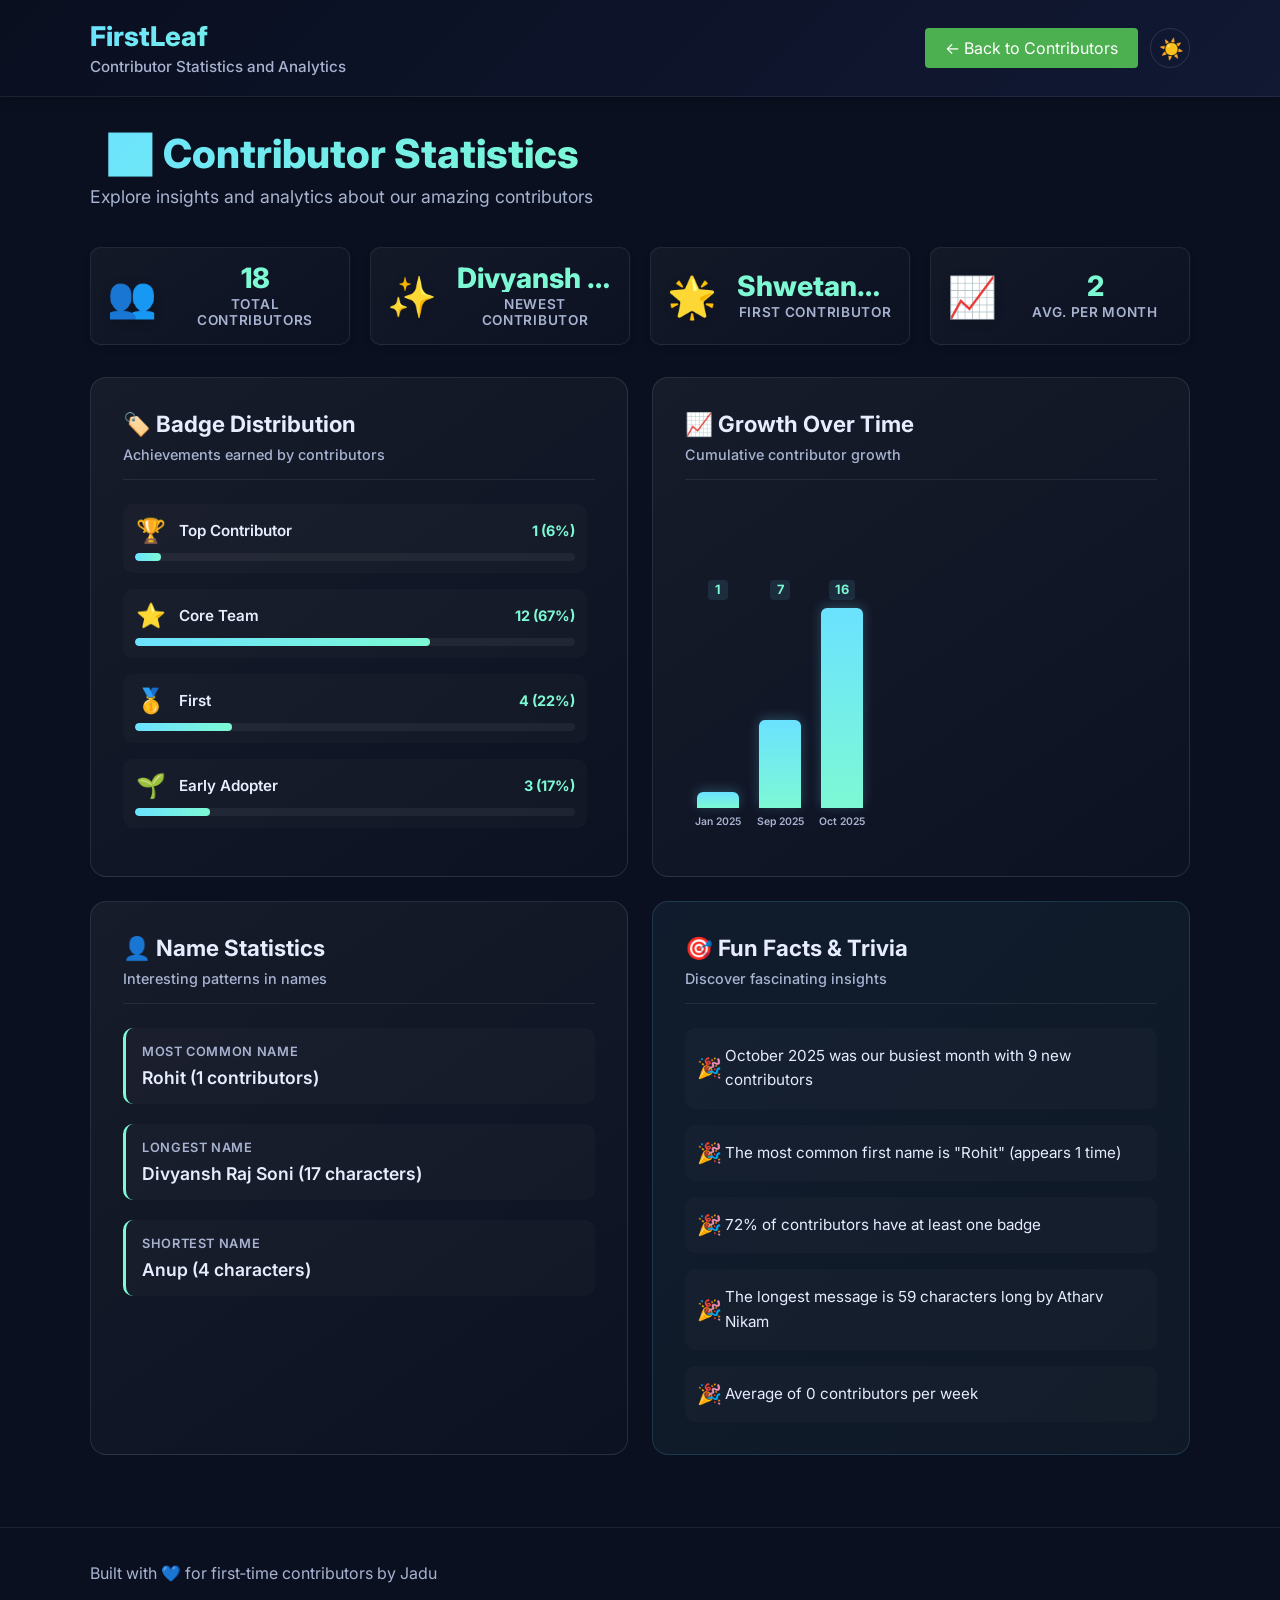
==== commit 952a9656: "stats page redesign" ====
--- a/stats.html
+++ b/stats.html
@@ -26,9 +26,7 @@
       <div class="container header-wrapper">
         <div class="branding">
           <h1 class="logo">FirstLeaf</h1>
-          <p class="tagline">
-            Contributor Statistics and Analytics
-          </p>
+          <p class="tagline">Contributor Statistics and Analytics</p>
         </div>
         <nav class="actions">
           <a class="btn" href="index.html">← Back to Contributors</a>
@@ -43,64 +41,99 @@
       </div>
     </header>
 
-    <main class="container">
+    <main class="container stats-container">
       <!-- Stats Overview Section -->
       <section aria-labelledby="stats-title" class="stats-section">
         <div class="section-header">
           <div class="title-group">
             <h2 id="stats-title">📊 Contributor Statistics</h2>
+            <p class="stats-subtitle">
+              Explore insights and analytics about our amazing contributors
+            </p>
           </div>
         </div>
 
         <!-- Overview Stats Cards -->
-        <div class="stats-cards">
-          <div class="stat-card">
-            <div class="stat-value" id="totalContributors">0</div>
-            <div class="stat-label">Total Contributors</div>
+        <div class="stats-overview-grid">
+          <div class="stat-card stat-card-primary">
+            <div class="stat-icon">👥</div>
+            <div class="stat-content">
+              <div class="stat-value" id="totalContributors">0</div>
+              <div class="stat-label">Total Contributors</div>
+            </div>
           </div>
-          <div class="stat-card">
-            <div class="stat-value" id="newestContributor">-</div>
-            <div class="stat-label">Newest Contributor</div>
+          <div class="stat-card stat-card-secondary">
+            <div class="stat-icon">✨</div>
+            <div class="stat-content">
+              <div class="stat-value" id="newestContributor">-</div>
+              <div class="stat-label">Newest Contributor</div>
+            </div>
           </div>
-          <div class="stat-card">
-            <div class="stat-value" id="firstContributor">-</div>
-            <div class="stat-label">First Contributor</div>
+          <div class="stat-card stat-card-tertiary">
+            <div class="stat-icon">🌟</div>
+            <div class="stat-content">
+              <div class="stat-value" id="firstContributor">-</div>
+              <div class="stat-label">First Contributor</div>
+            </div>
           </div>
-          <div class="stat-card">
-            <div class="stat-value" id="avgPerMonth">0</div>
-            <div class="stat-label">Avg. Per Month</div>
+          <div class="stat-card stat-card-accent">
+            <div class="stat-icon">📈</div>
+            <div class="stat-content">
+              <div class="stat-value" id="avgPerMonth">0</div>
+              <div class="stat-label">Avg. Per Month</div>
+            </div>
           </div>
         </div>
 
-        <!-- Badge Distribution -->
-        <div class="stats-card">
-          <h3>🏷️ Badge Distribution</h3>
-          <div id="badgeDistribution" class="badge-distribution">
-            <div class="loading">Loading statistics...</div>
+        <!-- Two Column Layout for Badge and Growth -->
+        <div class="stats-two-column">
+          <!-- Badge Distribution -->
+          <div class="stats-card stats-card-large">
+            <div class="stats-card-header">
+              <h3>🏷️ Badge Distribution</h3>
+              <p class="stats-card-subtitle">
+                Achievements earned by contributors
+              </p>
+            </div>
+            <div id="badgeDistribution" class="badge-distribution">
+              <div class="loading">Loading statistics...</div>
+            </div>
+          </div>
+
+          <!-- Growth Over Time -->
+          <div class="stats-card stats-card-large">
+            <div class="stats-card-header">
+              <h3>📈 Growth Over Time</h3>
+              <p class="stats-card-subtitle">Cumulative contributor growth</p>
+            </div>
+            <div id="growthChart" class="growth-chart">
+              <div class="loading">Loading statistics...</div>
+            </div>
           </div>
         </div>
 
-        <!-- Growth Over Time -->
-        <div class="stats-card">
-          <h3>📈 Growth Over Time</h3>
-          <div id="growthChart" class="growth-chart">
-            <div class="loading">Loading statistics...</div>
+        <!-- Two Column Layout for Names and Fun Facts -->
+        <div class="stats-two-column">
+          <!-- Name Statistics -->
+          <div class="stats-card">
+            <div class="stats-card-header">
+              <h3>👤 Name Statistics</h3>
+              <p class="stats-card-subtitle">Interesting patterns in names</p>
+            </div>
+            <div id="nameStatistics" class="name-statistics">
+              <div class="loading">Loading statistics...</div>
+            </div>
           </div>
-        </div>
 
-        <!-- Name Statistics -->
-        <div class="stats-card">
-          <h3>👤 Name Statistics</h3>
-          <div id="nameStatistics" class="name-statistics">
-            <div class="loading">Loading statistics...</div>
-          </div>
-        </div>
-
-        <!-- Fun Facts -->
-        <div class="stats-card">
-          <h3>🎯 Fun Facts & Trivia</h3>
-          <div id="funFacts" class="fun-facts">
-            <div class="loading">Loading statistics...</div>
+          <!-- Fun Facts -->
+          <div class="stats-card stats-card-highlight">
+            <div class="stats-card-header">
+              <h3>🎯 Fun Facts & Trivia</h3>
+              <p class="stats-card-subtitle">Discover fascinating insights</p>
+            </div>
+            <div id="funFacts" class="fun-facts">
+              <div class="loading">Loading statistics...</div>
+            </div>
           </div>
         </div>
       </section>
@@ -134,4 +167,4 @@
       </svg>
     </button>
   </body>
-</html>+</html>
--- a/assets/styles.css
+++ b/assets/styles.css
@@ -118,7 +118,7 @@
 }
 
 .cards {
-  margin-top: 1rem;
+  margin-top: 1.5rem;
   display: grid;
   grid-template-columns: repeat(auto-fill, minmax(220px, 1fr));
   gap: 14px;
@@ -431,6 +431,61 @@
   color: var(--danger);
 }
 
+#spotlight-section {
+  margin-top: 1.5rem;
+  margin-bottom: 0;
+}
+
+.spotlight-card {
+  display: flex;
+  align-items: center;
+  justify-content: space-between;
+  gap: 1.5rem;
+  background: var(--panel);
+  border: 1px solid rgba(255, 255, 255, 0.1);
+  border-radius: 12px;
+  padding: 1rem 1.5rem;
+  transition: all 0.3s ease;
+}
+
+.spotlight-content {
+  display: flex;
+  align-items: center;
+  gap: 1rem;
+  text-align: left;
+}
+
+.spotlight-content img {
+  width: 60px;
+  height: 60px;
+  border-radius: 50%;
+  border: 2px solid var(--accent);
+  flex-shrink: 0;
+}
+
+.spotlight-header {
+  font-size: 0.8rem;
+  font-weight: 700;
+  color: var(--accent);
+  text-transform: uppercase;
+}
+
+.spotlight-name {
+  font-size: 1.25rem;
+  font-weight: 700;
+  color: var(--accent-2);
+}
+
+.spotlight-message {
+  font-size: 0.95rem;
+  color: var(--muted);
+}
+
+#show-another {
+  font-size: 0.9rem;
+  padding: 0.6rem 1rem;
+}
+
 .howto {
   margin-top: 3rem;
   background: rgba(255, 255, 255, 0.03);
@@ -787,6 +842,710 @@
   .new-badge {
     animation: none;
     transition: none;
+  }
+}
+
+/* ===== STATS PAGE SPECIFIC STYLES ===== */
+
+.stats-container {
+  padding: 2.5rem 0 4rem;
+}
+
+.stats-section .section-header {
+  text-align: center;
+  margin-bottom: 2.5rem;
+}
+
+.stats-section .title-group h2 {
+  font-size: 2.5rem;
+  font-weight: 800;
+  margin: 0 0 0.5rem 0;
+  background: linear-gradient(135deg, var(--accent), var(--accent-2));
+  -webkit-background-clip: text;
+  -webkit-text-fill-color: transparent;
+}
+
+.stats-subtitle {
+  font-size: 1.1rem;
+  color: var(--muted);
+  margin: 0;
+}
+
+/* Overview Stats Grid */
+.stats-overview-grid {
+  display: grid;
+  grid-template-columns: repeat(auto-fit, minmax(240px, 1fr));
+  gap: 1.25rem;
+  margin-bottom: 2rem;
+}
+
+.stat-card {
+  display: flex;
+  align-items: center;
+  gap: 1.25rem;
+  padding: 1.75rem 1.5rem;
+  background: linear-gradient(
+    145deg,
+    rgba(255, 255, 255, 0.06),
+    rgba(255, 255, 255, 0.02)
+  );
+  border: 1px solid rgba(255, 255, 255, 0.1);
+  border-radius: 16px;
+  transition: all 0.3s cubic-bezier(0.4, 0, 0.2, 1);
+  position: relative;
+  overflow: hidden;
+}
+
+.stat-card::before {
+  content: "";
+  position: absolute;
+  top: 0;
+  left: 0;
+  right: 0;
+  height: 3px;
+  background: linear-gradient(90deg, var(--accent), var(--accent-2));
+  opacity: 0;
+  transition: opacity 0.3s ease;
+}
+
+.stat-card:hover {
+  transform: translateY(-4px);
+  box-shadow: 0 12px 30px rgba(0, 0, 0, 0.15);
+  border-color: rgba(255, 255, 255, 0.2);
+}
+
+.stat-card:hover::before {
+  opacity: 1;
+}
+
+.stat-icon {
+  font-size: 2.5rem;
+  flex-shrink: 0;
+  filter: drop-shadow(0 2px 4px rgba(0, 0, 0, 0.2));
+}
+
+.stat-content {
+  flex: 1;
+  min-width: 0;
+}
+
+.stat-card .stat-value {
+  font-size: 1.75rem;
+  font-weight: 800;
+  color: var(--accent-2);
+  margin-bottom: 0.25rem;
+  line-height: 1;
+  white-space: nowrap;
+  overflow: hidden;
+  text-overflow: ellipsis;
+}
+
+.stat-card .stat-label {
+  font-size: 0.85rem;
+  font-weight: 600;
+  text-transform: uppercase;
+  letter-spacing: 0.05em;
+  color: var(--muted);
+}
+
+/* Stat card variants */
+.stat-card-primary {
+  background: linear-gradient(
+    135deg,
+    rgba(107, 226, 255, 0.08),
+    rgba(107, 226, 255, 0.02)
+  );
+}
+
+.stat-card-secondary {
+  background: linear-gradient(
+    135deg,
+    rgba(125, 249, 212, 0.08),
+    rgba(125, 249, 212, 0.02)
+  );
+}
+
+.stat-card-tertiary {
+  background: linear-gradient(
+    135deg,
+    rgba(255, 180, 107, 0.08),
+    rgba(255, 180, 107, 0.02)
+  );
+}
+
+.stat-card-accent {
+  background: linear-gradient(
+    135deg,
+    rgba(186, 107, 255, 0.08),
+    rgba(186, 107, 255, 0.02)
+  );
+}
+
+/* Two Column Layout */
+.stats-two-column {
+  display: grid;
+  grid-template-columns: repeat(auto-fit, minmax(min(100%, 450px), 1fr));
+  gap: 1.5rem;
+  margin-bottom: 1.5rem;
+}
+
+/* Stats Cards (larger content blocks) */
+.stats-card {
+  background: linear-gradient(
+    145deg,
+    rgba(255, 255, 255, 0.05),
+    rgba(255, 255, 255, 0.01)
+  );
+  border: 1px solid rgba(255, 255, 255, 0.1);
+  border-radius: 16px;
+  padding: 2rem;
+  transition: all 0.3s ease;
+  overflow: hidden;
+  display: flex;
+  flex-direction: column;
+}
+
+.stats-card:hover {
+  transform: translateY(-2px);
+  box-shadow: 0 8px 24px rgba(0, 0, 0, 0.12);
+  border-color: rgba(255, 255, 255, 0.15);
+}
+
+.stats-card-large {
+  min-height: 400px;
+  max-height: 500px;
+}
+
+.stats-card-highlight {
+  background: linear-gradient(
+    135deg,
+    rgba(107, 226, 255, 0.06),
+    rgba(125, 249, 212, 0.04)
+  );
+  border-color: rgba(107, 226, 255, 0.15);
+}
+
+.stats-card-header {
+  margin-bottom: 1.5rem;
+  padding-bottom: 1rem;
+  border-bottom: 1px solid rgba(255, 255, 255, 0.08);
+  flex-shrink: 0;
+}
+
+.stats-card-header h3 {
+  font-size: 1.4rem;
+  font-weight: 700;
+  margin: 0 0 0.5rem 0;
+  color: var(--text);
+}
+
+.stats-card-subtitle {
+  font-size: 0.9rem;
+  color: var(--muted);
+  margin: 0;
+  font-weight: 500;
+}
+
+/* Badge Distribution Styles */
+.badge-distribution {
+  display: flex;
+  flex-direction: column;
+  gap: 1rem;
+  flex: 1;
+  min-height: 0;
+  overflow-y: auto;
+  overflow-x: hidden;
+  padding-right: 0.5rem;
+}
+
+.badge-stat-item {
+  display: flex;
+  flex-direction: column;
+  gap: 0.5rem;
+  padding: 0.75rem;
+  background: rgba(255, 255, 255, 0.02);
+  border-radius: 10px;
+  transition: all 0.2s ease;
+}
+
+.badge-stat-item:hover {
+  background: rgba(255, 255, 255, 0.04);
+  transform: translateX(4px);
+}
+
+.badge-info {
+  display: flex;
+  align-items: center;
+  gap: 0.75rem;
+  font-weight: 600;
+}
+
+.badge-icon {
+  font-size: 1.5rem;
+  width: 32px;
+  text-align: center;
+}
+
+.badge-name {
+  flex: 1;
+  font-size: 0.95rem;
+  color: var(--text);
+}
+
+.badge-count {
+  font-size: 0.9rem;
+  color: var(--accent-2);
+  font-weight: 700;
+}
+
+.badge-bar {
+  width: 100%;
+  height: 8px;
+  background: rgba(255, 255, 255, 0.05);
+  border-radius: 4px;
+  overflow: hidden;
+}
+
+.badge-bar-fill {
+  height: 100%;
+  background: linear-gradient(90deg, var(--accent), var(--accent-2));
+  border-radius: 4px;
+  transition: width 0.6s cubic-bezier(0.4, 0, 0.2, 1);
+}
+
+/* Growth Chart Styles */
+.growth-chart {
+  width: 100%;
+  height: 100%;
+  min-height: 300px;
+  max-height: 400px;
+  display: flex;
+  flex-direction: column;
+  align-items: stretch;
+  padding: 0.5rem 0;
+  position: relative;
+  overflow: hidden;
+}
+
+.scroll-hint {
+  text-align: center;
+  font-size: 0.8rem;
+  color: var(--muted);
+  padding: 0.5rem;
+  font-style: italic;
+  transition: opacity 0.3s ease;
+  animation: pulse 2s infinite;
+  flex-shrink: 0;
+}
+
+.bar-chart {
+  display: flex;
+  align-items: flex-end;
+  justify-content: flex-start;
+  width: 100%;
+  flex: 1;
+  min-height: 0;
+  gap: 0.75rem;
+  padding: 1rem 0.5rem 0.5rem;
+  overflow-x: auto;
+  overflow-y: hidden;
+  scrollbar-width: thin;
+  scrollbar-color: var(--accent) rgba(255, 255, 255, 0.05);
+}
+
+.bar-chart::-webkit-scrollbar {
+  height: 6px;
+}
+
+.bar-chart::-webkit-scrollbar-track {
+  background: rgba(255, 255, 255, 0.05);
+  border-radius: 3px;
+}
+
+.bar-chart::-webkit-scrollbar-thumb {
+  background: var(--accent);
+  border-radius: 3px;
+}
+
+.bar-chart::-webkit-scrollbar-thumb:hover {
+  background: var(--accent-2);
+}
+
+.bar-item {
+  flex: 0 0 auto;
+  display: flex;
+  flex-direction: column;
+  align-items: center;
+  gap: 0.5rem;
+  min-width: 50px;
+  max-width: 80px;
+}
+
+.bar-container {
+  width: 100%;
+  height: 200px;
+  max-height: 200px;
+  display: flex;
+  align-items: flex-end;
+  justify-content: center;
+  padding: 0 0.25rem;
+  flex-shrink: 0;
+}
+
+.bar {
+  width: 100%;
+  min-width: 30px;
+  max-width: 50px;
+  min-height: 8px;
+  background: linear-gradient(180deg, var(--accent), var(--accent-2));
+  border-radius: 6px 6px 0 0;
+  transition: all 0.3s cubic-bezier(0.4, 0, 0.2, 1);
+  box-shadow: 0 -2px 12px rgba(107, 226, 255, 0.25);
+  position: relative;
+  cursor: pointer;
+}
+
+.bar::after {
+  content: "";
+  position: absolute;
+  top: 0;
+  left: 0;
+  right: 0;
+  height: 100%;
+  background: linear-gradient(180deg, rgba(255, 255, 255, 0.2), transparent);
+  border-radius: 6px 6px 0 0;
+  opacity: 0;
+  transition: opacity 0.3s ease;
+}
+
+.bar-item:hover .bar {
+  filter: brightness(1.3);
+  box-shadow: 0 -4px 16px rgba(107, 226, 255, 0.4);
+}
+
+.bar-item:hover .bar::after {
+  opacity: 1;
+}
+
+.bar-label {
+  font-size: 0.65rem;
+  color: var(--muted);
+  text-align: center;
+  font-weight: 600;
+  white-space: nowrap;
+  max-width: 100%;
+  line-height: 1.2;
+  word-break: break-word;
+}
+
+.bar-value {
+  font-size: 0.8rem;
+  font-weight: 700;
+  color: var(--accent-2);
+  order: -1;
+  background: rgba(107, 226, 255, 0.1);
+  padding: 0.15rem 0.4rem;
+  border-radius: 4px;
+  min-width: 20px;
+  text-align: center;
+}
+
+/* Name Statistics Styles */
+.name-stats {
+  display: flex;
+  flex-direction: column;
+  gap: 1.25rem;
+}
+
+.name-stat-item {
+  padding: 1rem;
+  background: rgba(255, 255, 255, 0.02);
+  border-radius: 10px;
+  border-left: 3px solid var(--accent-2);
+  transition: all 0.2s ease;
+}
+
+.name-stat-item:hover {
+  background: rgba(255, 255, 255, 0.04);
+  transform: translateX(4px);
+  border-left-color: var(--accent);
+}
+
+.name-stat-label {
+  font-size: 0.8rem;
+  text-transform: uppercase;
+  letter-spacing: 0.05em;
+  color: var(--muted);
+  font-weight: 600;
+  margin-bottom: 0.5rem;
+}
+
+.name-stat-value {
+  font-size: 1.1rem;
+  font-weight: 600;
+  color: var(--text);
+}
+
+/* Fun Facts Styles */
+.fun-facts {
+  height: 100%;
+}
+
+.fun-facts-list {
+  list-style: none;
+  padding: 0;
+  margin: 0;
+  display: flex;
+  flex-direction: column;
+  gap: 1rem;
+}
+
+.fun-facts-list li {
+  position: relative;
+  padding-left: 2rem;
+  font-size: 0.95rem;
+  line-height: 1.6;
+  color: var(--text);
+  padding: 1rem 1rem 1rem 2.5rem;
+  background: rgba(255, 255, 255, 0.02);
+  border-radius: 10px;
+  transition: all 0.2s ease;
+}
+
+.fun-facts-list li::before {
+  content: "🎉";
+  position: absolute;
+  left: 0.75rem;
+  top: 50%;
+  transform: translateY(-50%);
+  font-size: 1.25rem;
+}
+
+.fun-facts-list li:hover {
+  background: rgba(255, 255, 255, 0.04);
+  transform: translateX(4px);
+}
+
+/* Loading State */
+.stats-card .loading,
+.stat-card .loading {
+  display: flex;
+  align-items: center;
+  justify-content: center;
+  padding: 2rem;
+  color: var(--muted);
+  font-style: italic;
+}
+
+/* Responsive Design */
+@media (max-width: 1024px) {
+  .stats-overview-grid {
+    grid-template-columns: repeat(auto-fit, minmax(200px, 1fr));
+    gap: 1rem;
+  }
+
+  .bar-chart {
+    gap: 0.3rem;
+  }
+
+  .bar {
+    max-width: 40px;
+  }
+}
+
+@media (max-width: 768px) {
+  .stats-container {
+    padding: 1.5rem 0 3rem;
+  }
+
+  .stats-section .title-group h2 {
+    font-size: 2rem;
+  }
+
+  .stats-subtitle {
+    font-size: 0.95rem;
+  }
+
+  .stats-overview-grid {
+    grid-template-columns: 1fr;
+    gap: 0.75rem;
+  }
+
+  .stat-card {
+    padding: 1.25rem 1rem;
+    gap: 1rem;
+  }
+
+  .stat-icon {
+    font-size: 2rem;
+  }
+
+  .stat-card .stat-value {
+    font-size: 1.5rem;
+  }
+
+  .stats-two-column {
+    grid-template-columns: 1fr;
+    gap: 1rem;
+  }
+
+  .stats-card {
+    padding: 1.5rem;
+  }
+
+  .stats-card-large {
+    min-height: 350px;
+  }
+
+  .bar-container {
+    height: 180px;
+  }
+
+  .bar-chart {
+    gap: 0.5rem;
+    padding: 0.75rem 0.25rem 0.5rem;
+  }
+
+  .bar-item {
+    min-width: 45px;
+    max-width: 70px;
+  }
+
+  .bar {
+    min-width: 28px;
+    max-width: 45px;
+  }
+
+  .bar-label {
+    font-size: 0.6rem;
+  }
+
+  .bar-value {
+    font-size: 0.7rem;
+    padding: 0.1rem 0.3rem;
+  }
+
+  .badge-info {
+    gap: 0.5rem;
+  }
+
+  .badge-icon {
+    font-size: 1.25rem;
+    width: 28px;
+  }
+
+  .badge-name {
+    font-size: 0.85rem;
+  }
+
+  .badge-count {
+    font-size: 0.8rem;
+  }
+}
+
+@media (max-width: 480px) {
+  .stats-section .title-group h2 {
+    font-size: 1.75rem;
+  }
+
+  .stat-card {
+    flex-direction: column;
+    text-align: center;
+    padding: 1rem;
+  }
+
+  .stat-icon {
+    font-size: 2.5rem;
+  }
+
+  .bar-chart {
+    padding: 0.5rem 0.15rem 0.5rem;
+    gap: 0.35rem;
+  }
+
+  .bar-container {
+    height: 160px;
+  }
+
+  .bar-item {
+    min-width: 40px;
+    max-width: 60px;
+  }
+
+  .bar {
+    min-width: 24px;
+    max-width: 35px;
+  }
+
+  .bar-label {
+    font-size: 0.55rem;
+  }
+
+  .bar-value {
+    font-size: 0.65rem;
+    padding: 0.1rem 0.25rem;
+  }
+
+  .fun-facts-list li {
+    font-size: 0.9rem;
+    padding: 0.75rem 0.75rem 0.75rem 2rem;
+  }
+
+  .fun-facts-list li::before {
+    font-size: 1rem;
+    left: 0.5rem;
+  }
+}
+
+/* Animations */
+@keyframes fadeInScale {
+  from {
+    opacity: 0;
+    transform: scale(0.95);
+  }
+  to {
+    opacity: 1;
+    transform: scale(1);
+  }
+}
+
+@keyframes growBar {
+  from {
+    height: 0;
+    opacity: 0;
+  }
+  to {
+    opacity: 1;
+  }
+}
+
+.stat-card,
+.stats-card {
+  animation: fadeInScale 0.4s ease-out backwards;
+}
+
+.stat-card:nth-child(1) {
+  animation-delay: 0.05s;
+}
+.stat-card:nth-child(2) {
+  animation-delay: 0.1s;
+}
+.stat-card:nth-child(3) {
+  animation-delay: 0.15s;
+}
+.stat-card:nth-child(4) {
+  animation-delay: 0.2s;
+}
+
+.bar {
+  animation: growBar 0.6s cubic-bezier(0.4, 0, 0.2, 1) backwards;
+}
+
+@media (prefers-reduced-motion: reduce) {
+  .stat-card,
+  .stats-card,
+  .bar {
+    animation: none;
   }
 }
 
@@ -885,7 +1644,7 @@
 }
 
 .badge-early::before {
-  content: "�";
+  content: "";
   width: auto;
 }
 
@@ -1434,423 +2193,3 @@
     margin-top: 0.25rem;
   }
 }
-
-/* --- STATS PAGE STYLES --- */
-.stats-section {
-  margin-top: 1.5rem;
-  display: flex;
-  flex-direction: column;
-  gap: 1.5rem;
-}
-
-.stats-card {
-  background: linear-gradient(
-    145deg,
-    rgba(255, 255, 255, 0.04),
-    rgba(255, 255, 255, 0.01)
-  );
-  border: 1px solid rgba(255, 255, 255, 0.08);
-  border-radius: 12px;
-  padding: 1.25rem;
-  box-shadow: 0 4px 16px rgba(0, 0, 0, 0.08);
-  transition: transform 0.2s ease, box-shadow 0.2s ease;
-  position: relative;
-  overflow: hidden;
-}
-
-.stats-card::before {
-  content: "";
-  position: absolute;
-  top: 0;
-  left: 0;
-  right: 0;
-  height: 2px;
-  background: linear-gradient(90deg, var(--accent), var(--accent-2));
-}
-
-.stats-card:hover {
-  transform: translateY(-2px);
-  box-shadow: 0 6px 20px rgba(0, 0, 0, 0.12);
-}
-
-.stats-card h3 {
-  margin: 0 0 1rem;
-  font-size: 1.3rem;
-  font-weight: 700;
-  color: var(--accent-2);
-  display: flex;
-  align-items: center;
-  gap: 0.4rem;
-}
-
-/* Badge Distribution Styles */
-.badge-distribution {
-  display: grid;
-  grid-template-columns: repeat(auto-fill, minmax(200px, 1fr));
-  gap: 1rem;
-}
-
-.badge-stat-item {
-  display: flex;
-  flex-direction: column;
-  gap: 0.5rem;
-  padding: 0.8rem;
-  background: linear-gradient(
-    145deg,
-    rgba(255, 255, 255, 0.07),
-    rgba(255, 255, 255, 0.03)
-  );
-  border: 1px solid rgba(255, 255, 255, 0.08);
-  border-radius: 10px;
-  transition: transform 0.25s ease, box-shadow 0.25s ease;
-  position: relative;
-  overflow: hidden;
-}
-
-.badge-stat-item::before {
-  content: "";
-  position: absolute;
-  top: 0;
-  left: 0;
-  width: 2px;
-  height: 100%;
-  background: linear-gradient(180deg, var(--accent), var(--accent-2));
-  opacity: 0.6;
-}
-
-.badge-stat-item:hover {
-  transform: translateY(-2px);
-  box-shadow: 0 4px 12px rgba(0, 0, 0, 0.12);
-  background: linear-gradient(
-    145deg,
-    rgba(255, 255, 255, 0.09),
-    rgba(255, 255, 255, 0.04)
-  );
-}
-
-.badge-info {
-  display: flex;
-  align-items: center;
-  gap: 0.6rem;
-}
-
-.badge-icon {
-  font-size: 1.2rem;
-  filter: drop-shadow(0 2px 4px rgba(0, 0, 0, 0.15));
-  padding: 0.3rem;
-  background: rgba(255, 255, 255, 0.05);
-  border-radius: 8px;
-  width: 40px;
-  height: 40px;
-  display: flex;
-  align-items: center;
-  justify-content: center;
-}
-
-.badge-name {
-  font-weight: 600;
-  font-size: 0.85rem;
-  color: var(--text);
-}
-
-.badge-count {
-  margin-left: auto;
-  font-weight: 600;
-  font-size: 0.9rem;
-  color: var(--accent-2);
-  background: rgba(107, 226, 255, 0.12);
-  padding: 0.2rem 0.5rem;
-  border-radius: 12px;
-  box-shadow: 0 1px 3px rgba(107, 226, 255, 0.15);
-  min-width: 28px;
-  text-align: center;
-}
-
-.badge-bar {
-  height: 4px;
-  background: rgba(255, 255, 255, 0.08);
-  border-radius: 2px;
-  overflow: hidden;
-  position: relative;
-  margin-top: 0.2rem;
-}
-
-.badge-bar-fill {
-  height: 100%;
-  background: linear-gradient(90deg, var(--accent), var(--accent-2));
-  border-radius: 2px;
-  transition: width 0.8s cubic-bezier(0.4, 0, 0.2, 1);
-  position: relative;
-  box-shadow: 0 0 4px rgba(107, 226, 255, 0.2);
-}
-
-.badge-bar-fill::after {
-  content: "";
-  position: absolute;
-  top: 0;
-  left: 0;
-  right: 0;
-  bottom: 0;
-  background: linear-gradient(
-    90deg,
-    transparent,
-    rgba(255, 255, 255, 0.3),
-    transparent
-  );
-  animation: shimmer 2s infinite;
-}
-
-@keyframes shimmer {
-  0% {
-    transform: translateX(-100%);
-  }
-  100% {
-    transform: translateX(100%);
-  }
-}
-
-/* Growth Chart Styles */
-.growth-chart {
-  width: 100%;
-  padding: 0.75rem;
-  background: rgba(255, 255, 255, 0.015);
-  border-radius: 8px;
-}
-
-.bar-chart {
-  display: flex;
-  align-items: flex-end;
-  gap: 0.6rem;
-  height: 200px;
-  padding: 0.75rem 0.6rem 1.5rem;
-  overflow-x: auto;
-  position: relative;
-  width: 100%;
-}
-
-.bar-chart::before {
-  content: "";
-  position: absolute;
-  bottom: 0.6rem;
-  left: 0.6rem;
-  right: 0.6rem;
-  height: 1px;
-  background: rgba(255, 255, 255, 0.08);
-}
-
-.bar-item {
-  display: flex;
-  flex-direction: column;
-  align-items: center;
-  gap: 0.35rem;
-  min-width: 50px;
-  position: relative;
-  flex: 1;
-  max-width: 80px;
-}
-
-.bar-container {
-  height: 100%;
-  width: 100%;
-  display: flex;
-  align-items: flex-end;
-  position: relative;
-  flex-grow: 1;
-}
-
-.bar {
-  width: 100%;
-  background: linear-gradient(180deg, var(--accent), var(--accent-2));
-  border-radius: 3px 3px 0 0;
-  transition: height 0.6s cubic-bezier(0.4, 0, 0.2, 1);
-  position: relative;
-  box-shadow: 0 0 8px rgba(107, 226, 255, 0.2);
-  min-height: 5px;
-}
-
-.bar::after {
-  content: "";
-  position: absolute;
-  top: 0;
-  left: 0;
-  right: 0;
-  height: 2px;
-  background: rgba(255, 255, 255, 0.3);
-  border-radius: 3px 3px 0 0;
-}
-
-.bar-label {
-  font-size: 0.7rem;
-  color: var(--muted);
-  text-align: center;
-  font-weight: 500;
-  margin-top: 0.2rem;
-}
-
-.bar-value {
-  font-size: 0.75rem;
-  font-weight: 600;
-  color: var(--accent-2);
-  background: rgba(107, 226, 255, 0.08);
-  padding: 0.1rem 0.25rem;
-  border-radius: 3px;
-  min-width: 20px;
-  text-align: center;
-}
-
-/* Name Statistics Styles */
-.name-statistics {
-  display: flex;
-  flex-wrap: wrap;
-  gap: 0.5rem;
-  margin-top: 0.5rem;
-}
-
-.name-stat-item {
-  display: inline-flex;
-  align-items: center;
-  gap: 0.6rem;
-  margin-left: 0.5rem;
-  padding: 0.5rem 0.8rem;
-  background: rgba(107, 226, 255, 0.08);
-  border: 1px solid rgba(107, 226, 255, 0.15);
-  border-radius: 20px;
-  transition: all 0.2s ease;
-  position: relative;
-  overflow: hidden;
-}
-
-.name-stat-item:hover {
-  background: rgba(107, 226, 255, 0.12);
-  border-color: rgba(107, 226, 255, 0.25);
-  transform: scale(1.02);
-}
-
-.name-stat-label {
-  font-size: 0.7rem;
-  color: var(--muted);
-  font-weight: 500;
-  opacity: 0.85;
-}
-
-.name-stat-value {
-  font-size: 0.85rem;
-  font-weight: 600;
-  color: var(--accent-2);
-  white-space: nowrap;
-}
-
-/* Add icon before each stat item */
-.name-stat-item::before {
-  content: "👤";
-  font-size: 0.8rem;
-  opacity: 0.7;
-}
-
-/* Fun Facts Styles */
-.fun-facts-list {
-  list-style: none;
-  padding: 0;
-  margin: 0;
-  display: grid;
-  grid-template-columns: repeat(auto-fit, minmax(300px, 1fr));
-  gap: 1.5rem;
-}
-
-.fun-facts-list li {
-  padding: 1.5rem;
-  background: linear-gradient(
-    145deg,
-    rgba(255, 255, 255, 0.05),
-    rgba(255, 255, 255, 0.02)
-  );
-  border: 1px solid rgba(255, 255, 255, 0.08);
-  border-radius: 12px;
-  position: relative;
-  padding-left: 3.5rem;
-  transition: transform 0.3s ease, box-shadow 0.3s ease;
-  font-size: 1rem;
-  line-height: 1.5;
-}
-
-.fun-facts-list li:hover {
-  transform: translateY(-5px);
-  box-shadow: 0 8px 25px rgba(0, 0, 0, 0.1);
-  background: linear-gradient(
-    145deg,
-    rgba(255, 255, 255, 0.08),
-    rgba(255, 255, 255, 0.03)
-  );
-}
-
-.fun-facts-list li::before {
-  content: "✨";
-  position: absolute;
-  left: 1.5rem;
-  top: 1.5rem;
-  font-size: 1.5rem;
-  line-height: 1;
-}
-
-/* Mobile Responsiveness for Stats */
-@media (max-width: 768px) {
-  .stats-section {
-    gap: 2rem;
-  }
-
-  .stats-card {
-    padding: 1.5rem;
-  }
-
-  .stats-card h3 {
-    font-size: 1.5rem;
-  }
-
-  .badge-distribution {
-    grid-template-columns: 1fr;
-    gap: 1rem;
-  }
-
-  .badge-stat-item {
-    padding: 1rem;
-  }
-
-  .badge-icon {
-    width: 45px;
-    height: 45px;
-    font-size: 1.4rem;
-  }
-
-  .bar-chart {
-    height: 200px;
-    gap: 1rem;
-    padding: 1rem 0.5rem 0.5rem;
-  }
-
-  .bar-item {
-    min-width: 60px;
-  }
-
-  .name-statistics {
-    grid-template-columns: 1fr;
-    gap: 1rem;
-  }
-
-  .name-stat-item {
-    padding: 1rem;
-  }
-
-  .fun-facts-list {
-    grid-template-columns: 1fr;
-    gap: 1rem;
-  }
-
-  .fun-facts-list li {
-    padding: 1rem 1rem 1rem 2.5rem;
-  }
-
-  .fun-facts-list li::before {
-    left: 1rem;
-    top: 1rem;
-  }
-}
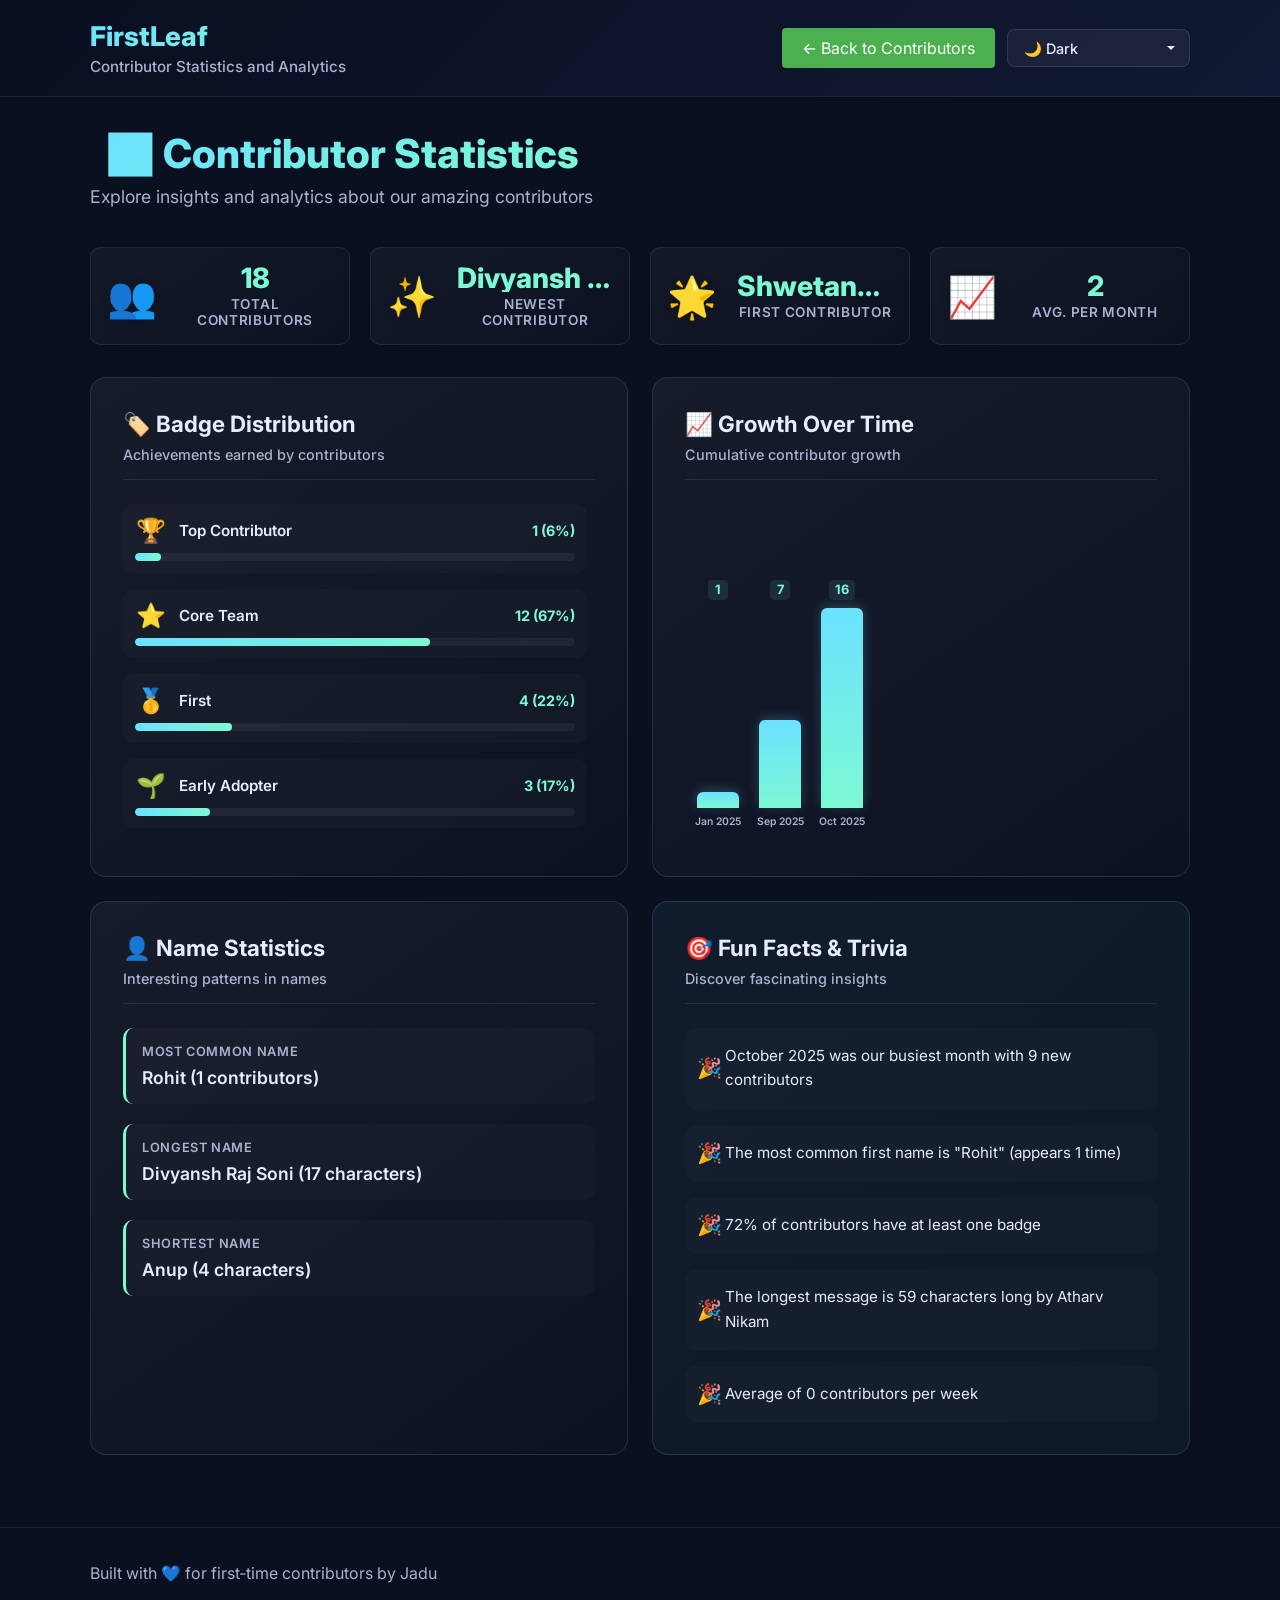
==== commit 8df6af8d: "Multiple Color Themes (#27)" ====
--- a/stats.html
+++ b/stats.html
@@ -30,10 +30,28 @@
         </div>
         <nav class="actions">
           <a class="btn" href="index.html">← Back to Contributors</a>
+          <div class="theme-selector-wrapper">
+            <label for="colorThemeSelect" class="sr-only"
+              >Select Color Theme</label
+            >
+            <select
+              id="colorThemeSelect"
+              class="btn theme-select"
+              aria-label="Select color theme"
+            >
+              <option value="dark">🌙 Dark</option>
+              <option value="light">☀️ Light</option>
+              <option value="ocean">🌊 Ocean Blue</option>
+              <option value="forest">🌲 Forest Green</option>
+              <option value="sunset">🌅 Sunset Orange</option>
+              <option value="galaxy">🌌 Purple Galaxy</option>
+            </select>
+          </div>
           <button
             id="themeToggle"
             class="btn theme-toggle"
             aria-label="Toggle theme"
+            style="display: none"
           >
             <span id="themeIcon">☀️</span>
           </button>
--- a/assets/styles.css
+++ b/assets/styles.css
@@ -21,6 +21,50 @@
   --danger: #e74c3c;
 }
 
+/* Ocean Blue Theme */
+[data-theme="ocean"] {
+  --bg: #0a1628;
+  --panel: #132a47;
+  --text: #e3f2fd;
+  --muted: #90caf9;
+  --accent: #00b4ff;
+  --accent-2: #0096d6;
+  --danger: #ff6b6b;
+}
+
+/* Forest Green Theme */
+[data-theme="forest"] {
+  --bg: #0d1f12;
+  --panel: #1a3320;
+  --text: #e8f5e9;
+  --muted: #a5d6a7;
+  --accent: #4caf50;
+  --accent-2: #66bb6a;
+  --danger: #ff5252;
+}
+
+/* Sunset Orange Theme */
+[data-theme="sunset"] {
+  --bg: #1a0f0a;
+  --panel: #2d1810;
+  --text: #fff3e0;
+  --muted: #ffb74d;
+  --accent: #ff6f00;
+  --accent-2: #ff9800;
+  --danger: #f44336;
+}
+
+/* Purple Galaxy Theme */
+[data-theme="galaxy"] {
+  --bg: #0f0a1f;
+  --panel: #1a0f35;
+  --text: #f3e5f5;
+  --muted: #ce93d8;
+  --accent: #9c27b0;
+  --accent-2: #ba68c8;
+  --danger: #e91e63;
+}
+
 html,
 body {
   height: 100%;
@@ -33,6 +77,25 @@
   color: var(--text);
   background: var(--bg);
   transition: background-color 0.3s ease, color 0.3s ease;
+}
+
+/* Smooth theme transitions */
+html.theme-transitioning,
+html.theme-transitioning * {
+  transition: background-color 0.3s ease, color 0.3s ease,
+    border-color 0.3s ease !important;
+}
+
+/* Ensure all interactive elements transition smoothly */
+.btn,
+.card,
+.stat-card,
+.stats-card,
+.badge,
+.site-header,
+.site-footer {
+  transition: background-color 0.3s ease, color 0.3s ease,
+    border-color 0.3s ease, box-shadow 0.3s ease;
 }
 
 /* Remove underlines from all links across the site */
@@ -102,6 +165,152 @@
 
 [data-theme="light"] .theme-toggle {
   border-color: rgba(0, 0, 0, 0.1);
+}
+
+/* Theme Selector Dropdown */
+.theme-selector-wrapper {
+  position: relative;
+  display: inline-block;
+}
+
+.sr-only {
+  position: absolute;
+  width: 1px;
+  height: 1px;
+  padding: 0;
+  margin: -1px;
+  overflow: hidden;
+  clip: rect(0, 0, 0, 0);
+  white-space: nowrap;
+  border-width: 0;
+}
+
+.theme-select {
+  appearance: none;
+  -webkit-appearance: none;
+  -moz-appearance: none;
+  padding: 0.6rem 2.5rem 0.6rem 1rem;
+  background-color: rgba(255, 255, 255, 0.05);
+  color: var(--text);
+  border: 1px solid rgba(255, 255, 255, 0.1);
+  border-radius: 8px;
+  cursor: pointer;
+  font-size: 0.9rem;
+  font-family: inherit;
+  font-weight: 500;
+  transition: all 0.3s ease;
+  background-image: url("data:image/svg+xml,%3Csvg xmlns='http://www.w3.org/2000/svg' width='12' height='12' viewBox='0 0 12 12'%3E%3Cpath fill='%23e7ecff' d='M6 8L2 4h8z'/%3E%3C/svg%3E");
+  background-repeat: no-repeat;
+  background-position: right 0.75rem center;
+  background-size: 12px;
+}
+
+.theme-select:hover {
+  background-color: rgba(255, 255, 255, 0.08);
+  border-color: rgba(255, 255, 255, 0.2);
+  transform: translateY(-1px);
+}
+
+.theme-select:focus {
+  outline: none;
+  border-color: var(--accent);
+  box-shadow: 0 0 0 3px rgba(107, 226, 255, 0.1);
+}
+
+.theme-select option {
+  background-color: var(--panel);
+  color: var(--text);
+  padding: 0.5rem;
+}
+
+/* Light theme adjustments */
+[data-theme="light"] .theme-select {
+  background-color: #ffffff;
+  border-color: rgba(0, 0, 0, 0.15);
+  color: #1a202c;
+  background-image: url("data:image/svg+xml,%3Csvg xmlns='http://www.w3.org/2000/svg' width='12' height='12' viewBox='0 0 12 12'%3E%3Cpath fill='%231a202c' d='M6 8L2 4h8z'/%3E%3C/svg%3E");
+}
+
+[data-theme="light"] .theme-select:hover {
+  background-color: #f5f5f5;
+  border-color: rgba(0, 0, 0, 0.25);
+}
+
+[data-theme="light"] .theme-select option {
+  background-color: #ffffff;
+  color: #1a202c;
+}
+
+/* Ocean theme adjustments */
+[data-theme="ocean"] .theme-select {
+  background-color: rgba(19, 42, 71, 0.6);
+  color: #e3f2fd;
+  border-color: rgba(0, 180, 255, 0.2);
+  background-image: url("data:image/svg+xml,%3Csvg xmlns='http://www.w3.org/2000/svg' width='12' height='12' viewBox='0 0 12 12'%3E%3Cpath fill='%23e3f2fd' d='M6 8L2 4h8z'/%3E%3C/svg%3E");
+}
+
+[data-theme="ocean"] .theme-select:hover {
+  background-color: rgba(19, 42, 71, 0.8);
+  border-color: rgba(0, 180, 255, 0.4);
+}
+
+[data-theme="ocean"] .theme-select option {
+  background-color: #132a47;
+  color: #e3f2fd;
+}
+
+/* Forest theme adjustments */
+[data-theme="forest"] .theme-select {
+  background-color: rgba(26, 51, 32, 0.6);
+  color: #e8f5e9;
+  border-color: rgba(76, 175, 80, 0.2);
+  background-image: url("data:image/svg+xml,%3Csvg xmlns='http://www.w3.org/2000/svg' width='12' height='12' viewBox='0 0 12 12'%3E%3Cpath fill='%23e8f5e9' d='M6 8L2 4h8z'/%3E%3C/svg%3E");
+}
+
+[data-theme="forest"] .theme-select:hover {
+  background-color: rgba(26, 51, 32, 0.8);
+  border-color: rgba(76, 175, 80, 0.4);
+}
+
+[data-theme="forest"] .theme-select option {
+  background-color: #1a3320;
+  color: #e8f5e9;
+}
+
+/* Sunset theme adjustments */
+[data-theme="sunset"] .theme-select {
+  background-color: rgba(45, 24, 16, 0.6);
+  color: #fff3e0;
+  border-color: rgba(255, 111, 0, 0.2);
+  background-image: url("data:image/svg+xml,%3Csvg xmlns='http://www.w3.org/2000/svg' width='12' height='12' viewBox='0 0 12 12'%3E%3Cpath fill='%23fff3e0' d='M6 8L2 4h8z'/%3E%3C/svg%3E");
+}
+
+[data-theme="sunset"] .theme-select:hover {
+  background-color: rgba(45, 24, 16, 0.8);
+  border-color: rgba(255, 111, 0, 0.4);
+}
+
+[data-theme="sunset"] .theme-select option {
+  background-color: #2d1810;
+  color: #fff3e0;
+}
+
+/* Galaxy theme adjustments */
+[data-theme="galaxy"] .theme-select {
+  background-color: rgba(26, 15, 53, 0.6);
+  color: #f3e5f5;
+  border-color: rgba(156, 39, 176, 0.2);
+  background-image: url("data:image/svg+xml,%3Csvg xmlns='http://www.w3.org/2000/svg' width='12' height='12' viewBox='0 0 12 12'%3E%3Cpath fill='%23f3e5f5' d='M6 8L2 4h8z'/%3E%3C/svg%3E");
+}
+
+[data-theme="galaxy"] .theme-select:hover {
+  background-color: rgba(26, 15, 53, 0.8);
+  border-color: rgba(156, 39, 176, 0.4);
+}
+
+[data-theme="galaxy"] .theme-select option {
+  background-color: #1a0f35;
+  color: #f3e5f5;
 }
 
 main.container {
@@ -522,7 +731,14 @@
   .actions {
     align-self: stretch;
     justify-content: center;
-    gap: 1rem;
+    gap: 0.5rem;
+    flex-wrap: wrap;
+  }
+
+  .theme-select {
+    padding: 0.5rem 2rem 0.5rem 0.75rem;
+    font-size: 0.85rem;
+    min-width: 150px;
   }
 
   .cards {
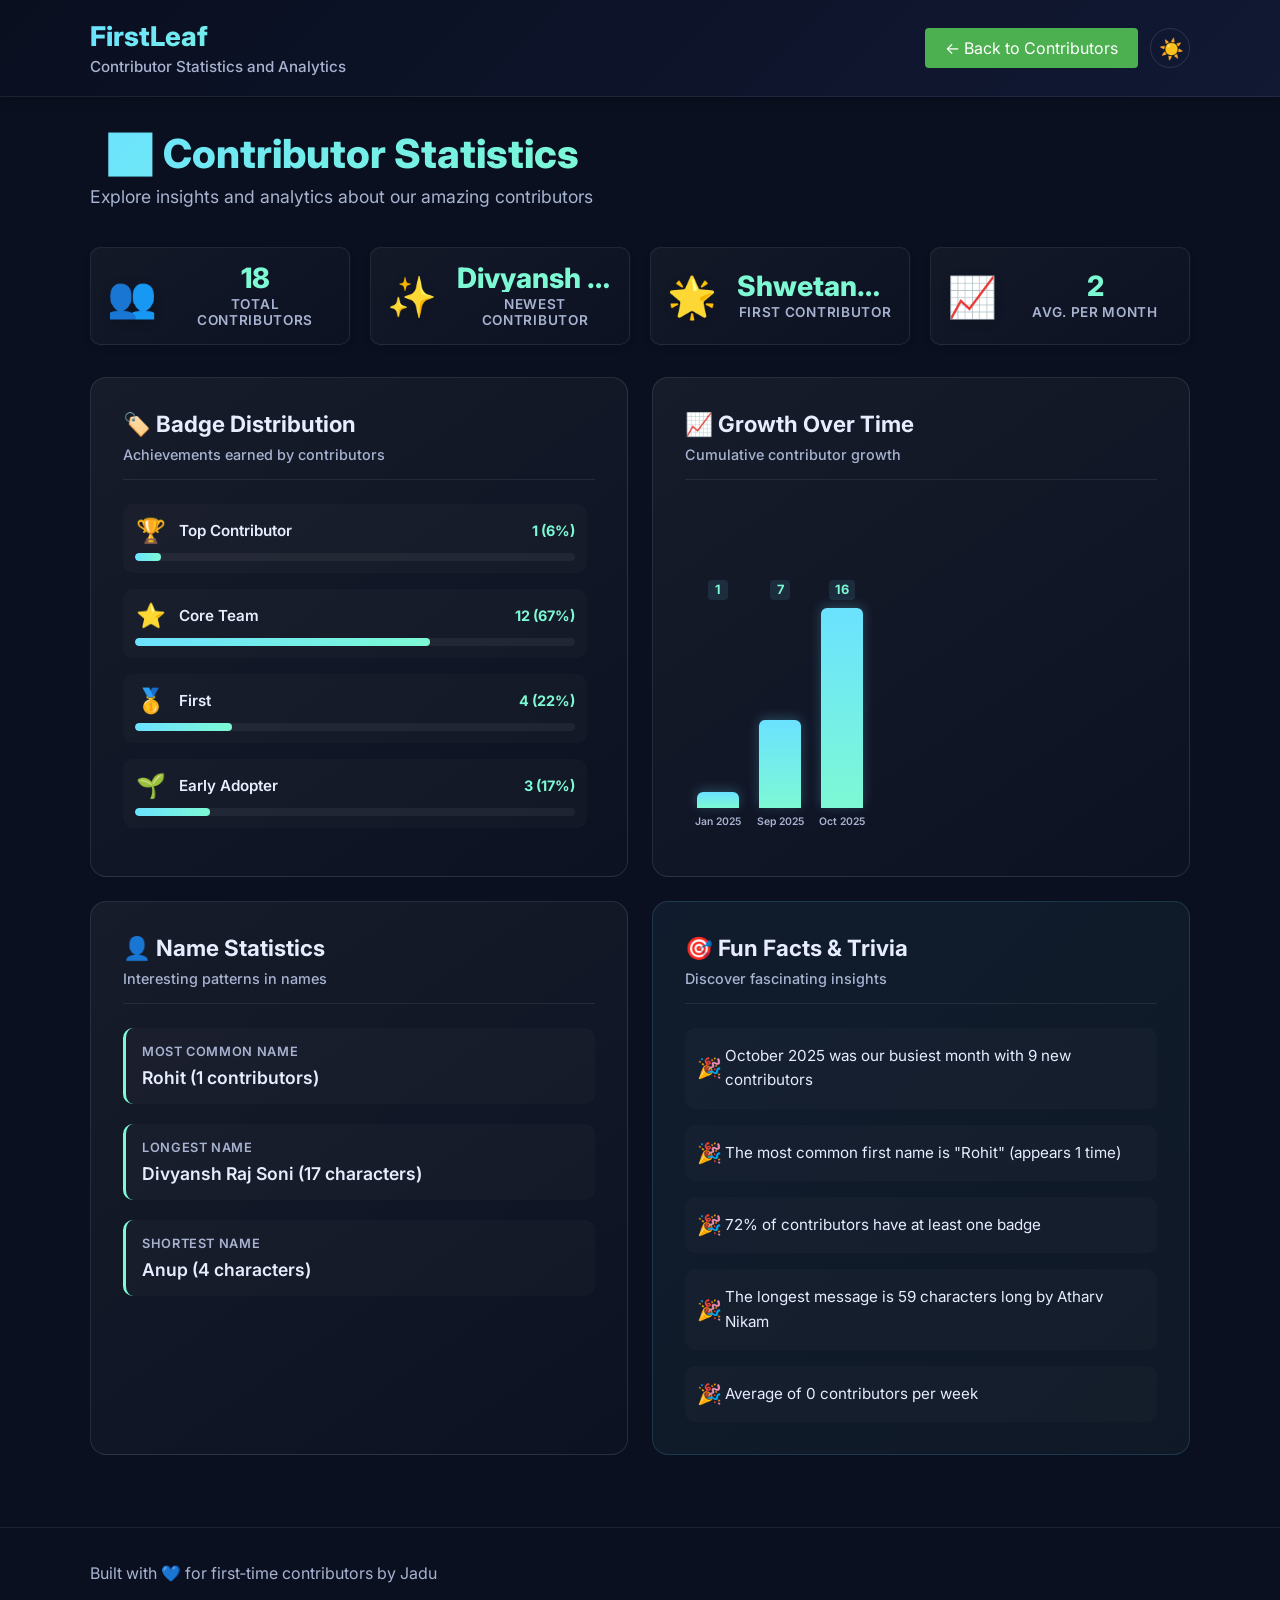
==== commit 7ce5888c: "Merge pull request #64 from OmMaheshwari653/fix/layout/stats-62 stats page redesign #62" ====
--- a/stats.html
+++ b/stats.html
@@ -30,28 +30,10 @@
         </div>
         <nav class="actions">
           <a class="btn" href="index.html">← Back to Contributors</a>
-          <div class="theme-selector-wrapper">
-            <label for="colorThemeSelect" class="sr-only"
-              >Select Color Theme</label
-            >
-            <select
-              id="colorThemeSelect"
-              class="btn theme-select"
-              aria-label="Select color theme"
-            >
-              <option value="dark">🌙 Dark</option>
-              <option value="light">☀️ Light</option>
-              <option value="ocean">🌊 Ocean Blue</option>
-              <option value="forest">🌲 Forest Green</option>
-              <option value="sunset">🌅 Sunset Orange</option>
-              <option value="galaxy">🌌 Purple Galaxy</option>
-            </select>
-          </div>
           <button
             id="themeToggle"
             class="btn theme-toggle"
             aria-label="Toggle theme"
-            style="display: none"
           >
             <span id="themeIcon">☀️</span>
           </button>
--- a/assets/styles.css
+++ b/assets/styles.css
@@ -21,50 +21,6 @@
   --danger: #e74c3c;
 }
 
-/* Ocean Blue Theme */
-[data-theme="ocean"] {
-  --bg: #0a1628;
-  --panel: #132a47;
-  --text: #e3f2fd;
-  --muted: #90caf9;
-  --accent: #00b4ff;
-  --accent-2: #0096d6;
-  --danger: #ff6b6b;
-}
-
-/* Forest Green Theme */
-[data-theme="forest"] {
-  --bg: #0d1f12;
-  --panel: #1a3320;
-  --text: #e8f5e9;
-  --muted: #a5d6a7;
-  --accent: #4caf50;
-  --accent-2: #66bb6a;
-  --danger: #ff5252;
-}
-
-/* Sunset Orange Theme */
-[data-theme="sunset"] {
-  --bg: #1a0f0a;
-  --panel: #2d1810;
-  --text: #fff3e0;
-  --muted: #ffb74d;
-  --accent: #ff6f00;
-  --accent-2: #ff9800;
-  --danger: #f44336;
-}
-
-/* Purple Galaxy Theme */
-[data-theme="galaxy"] {
-  --bg: #0f0a1f;
-  --panel: #1a0f35;
-  --text: #f3e5f5;
-  --muted: #ce93d8;
-  --accent: #9c27b0;
-  --accent-2: #ba68c8;
-  --danger: #e91e63;
-}
-
 html,
 body {
   height: 100%;
@@ -77,25 +33,6 @@
   color: var(--text);
   background: var(--bg);
   transition: background-color 0.3s ease, color 0.3s ease;
-}
-
-/* Smooth theme transitions */
-html.theme-transitioning,
-html.theme-transitioning * {
-  transition: background-color 0.3s ease, color 0.3s ease,
-    border-color 0.3s ease !important;
-}
-
-/* Ensure all interactive elements transition smoothly */
-.btn,
-.card,
-.stat-card,
-.stats-card,
-.badge,
-.site-header,
-.site-footer {
-  transition: background-color 0.3s ease, color 0.3s ease,
-    border-color 0.3s ease, box-shadow 0.3s ease;
 }
 
 /* Remove underlines from all links across the site */
@@ -165,152 +102,6 @@
 
 [data-theme="light"] .theme-toggle {
   border-color: rgba(0, 0, 0, 0.1);
-}
-
-/* Theme Selector Dropdown */
-.theme-selector-wrapper {
-  position: relative;
-  display: inline-block;
-}
-
-.sr-only {
-  position: absolute;
-  width: 1px;
-  height: 1px;
-  padding: 0;
-  margin: -1px;
-  overflow: hidden;
-  clip: rect(0, 0, 0, 0);
-  white-space: nowrap;
-  border-width: 0;
-}
-
-.theme-select {
-  appearance: none;
-  -webkit-appearance: none;
-  -moz-appearance: none;
-  padding: 0.6rem 2.5rem 0.6rem 1rem;
-  background-color: rgba(255, 255, 255, 0.05);
-  color: var(--text);
-  border: 1px solid rgba(255, 255, 255, 0.1);
-  border-radius: 8px;
-  cursor: pointer;
-  font-size: 0.9rem;
-  font-family: inherit;
-  font-weight: 500;
-  transition: all 0.3s ease;
-  background-image: url("data:image/svg+xml,%3Csvg xmlns='http://www.w3.org/2000/svg' width='12' height='12' viewBox='0 0 12 12'%3E%3Cpath fill='%23e7ecff' d='M6 8L2 4h8z'/%3E%3C/svg%3E");
-  background-repeat: no-repeat;
-  background-position: right 0.75rem center;
-  background-size: 12px;
-}
-
-.theme-select:hover {
-  background-color: rgba(255, 255, 255, 0.08);
-  border-color: rgba(255, 255, 255, 0.2);
-  transform: translateY(-1px);
-}
-
-.theme-select:focus {
-  outline: none;
-  border-color: var(--accent);
-  box-shadow: 0 0 0 3px rgba(107, 226, 255, 0.1);
-}
-
-.theme-select option {
-  background-color: var(--panel);
-  color: var(--text);
-  padding: 0.5rem;
-}
-
-/* Light theme adjustments */
-[data-theme="light"] .theme-select {
-  background-color: #ffffff;
-  border-color: rgba(0, 0, 0, 0.15);
-  color: #1a202c;
-  background-image: url("data:image/svg+xml,%3Csvg xmlns='http://www.w3.org/2000/svg' width='12' height='12' viewBox='0 0 12 12'%3E%3Cpath fill='%231a202c' d='M6 8L2 4h8z'/%3E%3C/svg%3E");
-}
-
-[data-theme="light"] .theme-select:hover {
-  background-color: #f5f5f5;
-  border-color: rgba(0, 0, 0, 0.25);
-}
-
-[data-theme="light"] .theme-select option {
-  background-color: #ffffff;
-  color: #1a202c;
-}
-
-/* Ocean theme adjustments */
-[data-theme="ocean"] .theme-select {
-  background-color: rgba(19, 42, 71, 0.6);
-  color: #e3f2fd;
-  border-color: rgba(0, 180, 255, 0.2);
-  background-image: url("data:image/svg+xml,%3Csvg xmlns='http://www.w3.org/2000/svg' width='12' height='12' viewBox='0 0 12 12'%3E%3Cpath fill='%23e3f2fd' d='M6 8L2 4h8z'/%3E%3C/svg%3E");
-}
-
-[data-theme="ocean"] .theme-select:hover {
-  background-color: rgba(19, 42, 71, 0.8);
-  border-color: rgba(0, 180, 255, 0.4);
-}
-
-[data-theme="ocean"] .theme-select option {
-  background-color: #132a47;
-  color: #e3f2fd;
-}
-
-/* Forest theme adjustments */
-[data-theme="forest"] .theme-select {
-  background-color: rgba(26, 51, 32, 0.6);
-  color: #e8f5e9;
-  border-color: rgba(76, 175, 80, 0.2);
-  background-image: url("data:image/svg+xml,%3Csvg xmlns='http://www.w3.org/2000/svg' width='12' height='12' viewBox='0 0 12 12'%3E%3Cpath fill='%23e8f5e9' d='M6 8L2 4h8z'/%3E%3C/svg%3E");
-}
-
-[data-theme="forest"] .theme-select:hover {
-  background-color: rgba(26, 51, 32, 0.8);
-  border-color: rgba(76, 175, 80, 0.4);
-}
-
-[data-theme="forest"] .theme-select option {
-  background-color: #1a3320;
-  color: #e8f5e9;
-}
-
-/* Sunset theme adjustments */
-[data-theme="sunset"] .theme-select {
-  background-color: rgba(45, 24, 16, 0.6);
-  color: #fff3e0;
-  border-color: rgba(255, 111, 0, 0.2);
-  background-image: url("data:image/svg+xml,%3Csvg xmlns='http://www.w3.org/2000/svg' width='12' height='12' viewBox='0 0 12 12'%3E%3Cpath fill='%23fff3e0' d='M6 8L2 4h8z'/%3E%3C/svg%3E");
-}
-
-[data-theme="sunset"] .theme-select:hover {
-  background-color: rgba(45, 24, 16, 0.8);
-  border-color: rgba(255, 111, 0, 0.4);
-}
-
-[data-theme="sunset"] .theme-select option {
-  background-color: #2d1810;
-  color: #fff3e0;
-}
-
-/* Galaxy theme adjustments */
-[data-theme="galaxy"] .theme-select {
-  background-color: rgba(26, 15, 53, 0.6);
-  color: #f3e5f5;
-  border-color: rgba(156, 39, 176, 0.2);
-  background-image: url("data:image/svg+xml,%3Csvg xmlns='http://www.w3.org/2000/svg' width='12' height='12' viewBox='0 0 12 12'%3E%3Cpath fill='%23f3e5f5' d='M6 8L2 4h8z'/%3E%3C/svg%3E");
-}
-
-[data-theme="galaxy"] .theme-select:hover {
-  background-color: rgba(26, 15, 53, 0.8);
-  border-color: rgba(156, 39, 176, 0.4);
-}
-
-[data-theme="galaxy"] .theme-select option {
-  background-color: #1a0f35;
-  color: #f3e5f5;
 }
 
 main.container {
@@ -731,14 +522,7 @@
   .actions {
     align-self: stretch;
     justify-content: center;
-    gap: 0.5rem;
-    flex-wrap: wrap;
-  }
-
-  .theme-select {
-    padding: 0.5rem 2rem 0.5rem 0.75rem;
-    font-size: 0.85rem;
-    min-width: 150px;
+    gap: 1rem;
   }
 
   .cards {
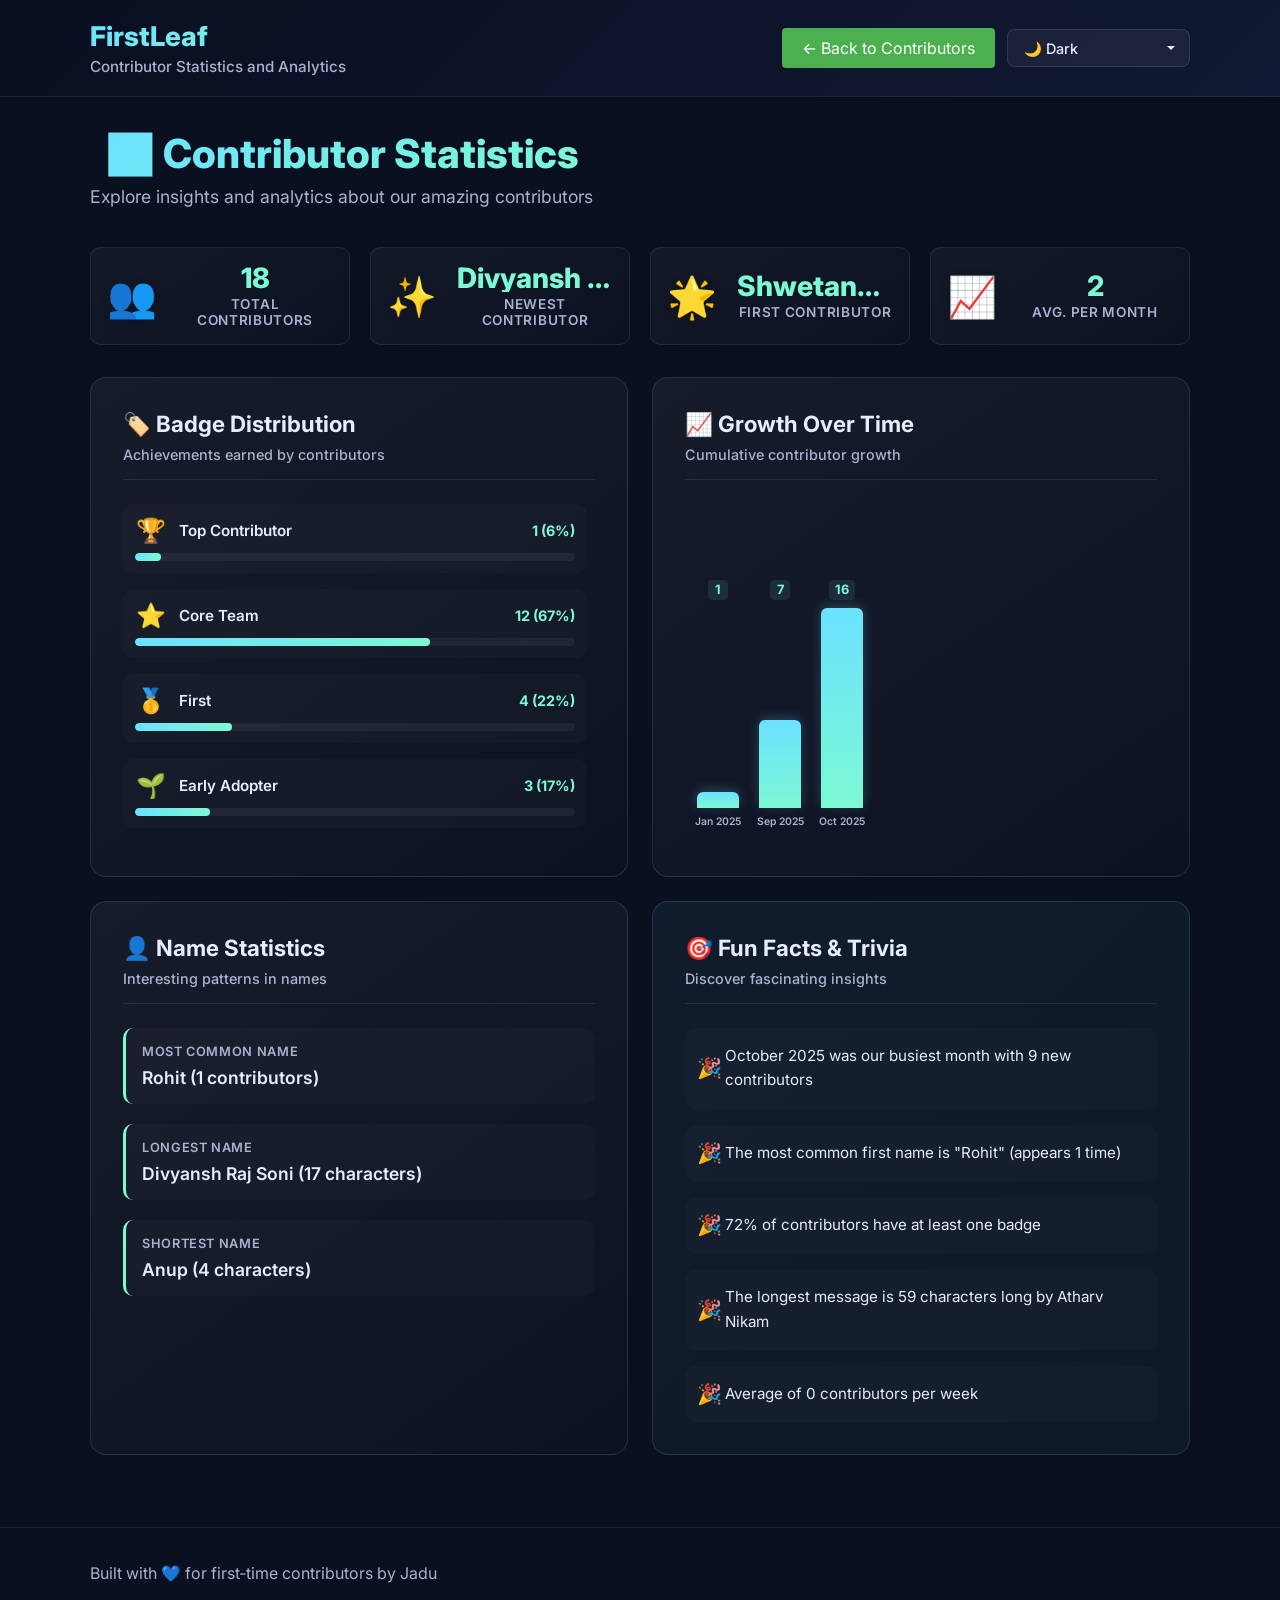
==== commit 9fc95131: "Merge pull request #65 from OmMaheshwari653/alternative-themes/palattes-27 Alternative themes/palatt" ====
--- a/stats.html
+++ b/stats.html
@@ -30,10 +30,28 @@
         </div>
         <nav class="actions">
           <a class="btn" href="index.html">← Back to Contributors</a>
+          <div class="theme-selector-wrapper">
+            <label for="colorThemeSelect" class="sr-only"
+              >Select Color Theme</label
+            >
+            <select
+              id="colorThemeSelect"
+              class="btn theme-select"
+              aria-label="Select color theme"
+            >
+              <option value="dark">🌙 Dark</option>
+              <option value="light">☀️ Light</option>
+              <option value="ocean">🌊 Ocean Blue</option>
+              <option value="forest">🌲 Forest Green</option>
+              <option value="sunset">🌅 Sunset Orange</option>
+              <option value="galaxy">🌌 Purple Galaxy</option>
+            </select>
+          </div>
           <button
             id="themeToggle"
             class="btn theme-toggle"
             aria-label="Toggle theme"
+            style="display: none"
           >
             <span id="themeIcon">☀️</span>
           </button>
--- a/assets/styles.css
+++ b/assets/styles.css
@@ -21,6 +21,50 @@
   --danger: #e74c3c;
 }
 
+/* Ocean Blue Theme */
+[data-theme="ocean"] {
+  --bg: #0a1628;
+  --panel: #132a47;
+  --text: #e3f2fd;
+  --muted: #90caf9;
+  --accent: #00b4ff;
+  --accent-2: #0096d6;
+  --danger: #ff6b6b;
+}
+
+/* Forest Green Theme */
+[data-theme="forest"] {
+  --bg: #0d1f12;
+  --panel: #1a3320;
+  --text: #e8f5e9;
+  --muted: #a5d6a7;
+  --accent: #4caf50;
+  --accent-2: #66bb6a;
+  --danger: #ff5252;
+}
+
+/* Sunset Orange Theme */
+[data-theme="sunset"] {
+  --bg: #1a0f0a;
+  --panel: #2d1810;
+  --text: #fff3e0;
+  --muted: #ffb74d;
+  --accent: #ff6f00;
+  --accent-2: #ff9800;
+  --danger: #f44336;
+}
+
+/* Purple Galaxy Theme */
+[data-theme="galaxy"] {
+  --bg: #0f0a1f;
+  --panel: #1a0f35;
+  --text: #f3e5f5;
+  --muted: #ce93d8;
+  --accent: #9c27b0;
+  --accent-2: #ba68c8;
+  --danger: #e91e63;
+}
+
 html,
 body {
   height: 100%;
@@ -33,6 +77,25 @@
   color: var(--text);
   background: var(--bg);
   transition: background-color 0.3s ease, color 0.3s ease;
+}
+
+/* Smooth theme transitions */
+html.theme-transitioning,
+html.theme-transitioning * {
+  transition: background-color 0.3s ease, color 0.3s ease,
+    border-color 0.3s ease !important;
+}
+
+/* Ensure all interactive elements transition smoothly */
+.btn,
+.card,
+.stat-card,
+.stats-card,
+.badge,
+.site-header,
+.site-footer {
+  transition: background-color 0.3s ease, color 0.3s ease,
+    border-color 0.3s ease, box-shadow 0.3s ease;
 }
 
 /* Remove underlines from all links across the site */
@@ -102,6 +165,152 @@
 
 [data-theme="light"] .theme-toggle {
   border-color: rgba(0, 0, 0, 0.1);
+}
+
+/* Theme Selector Dropdown */
+.theme-selector-wrapper {
+  position: relative;
+  display: inline-block;
+}
+
+.sr-only {
+  position: absolute;
+  width: 1px;
+  height: 1px;
+  padding: 0;
+  margin: -1px;
+  overflow: hidden;
+  clip: rect(0, 0, 0, 0);
+  white-space: nowrap;
+  border-width: 0;
+}
+
+.theme-select {
+  appearance: none;
+  -webkit-appearance: none;
+  -moz-appearance: none;
+  padding: 0.6rem 2.5rem 0.6rem 1rem;
+  background-color: rgba(255, 255, 255, 0.05);
+  color: var(--text);
+  border: 1px solid rgba(255, 255, 255, 0.1);
+  border-radius: 8px;
+  cursor: pointer;
+  font-size: 0.9rem;
+  font-family: inherit;
+  font-weight: 500;
+  transition: all 0.3s ease;
+  background-image: url("data:image/svg+xml,%3Csvg xmlns='http://www.w3.org/2000/svg' width='12' height='12' viewBox='0 0 12 12'%3E%3Cpath fill='%23e7ecff' d='M6 8L2 4h8z'/%3E%3C/svg%3E");
+  background-repeat: no-repeat;
+  background-position: right 0.75rem center;
+  background-size: 12px;
+}
+
+.theme-select:hover {
+  background-color: rgba(255, 255, 255, 0.08);
+  border-color: rgba(255, 255, 255, 0.2);
+  transform: translateY(-1px);
+}
+
+.theme-select:focus {
+  outline: none;
+  border-color: var(--accent);
+  box-shadow: 0 0 0 3px rgba(107, 226, 255, 0.1);
+}
+
+.theme-select option {
+  background-color: var(--panel);
+  color: var(--text);
+  padding: 0.5rem;
+}
+
+/* Light theme adjustments */
+[data-theme="light"] .theme-select {
+  background-color: #ffffff;
+  border-color: rgba(0, 0, 0, 0.15);
+  color: #1a202c;
+  background-image: url("data:image/svg+xml,%3Csvg xmlns='http://www.w3.org/2000/svg' width='12' height='12' viewBox='0 0 12 12'%3E%3Cpath fill='%231a202c' d='M6 8L2 4h8z'/%3E%3C/svg%3E");
+}
+
+[data-theme="light"] .theme-select:hover {
+  background-color: #f5f5f5;
+  border-color: rgba(0, 0, 0, 0.25);
+}
+
+[data-theme="light"] .theme-select option {
+  background-color: #ffffff;
+  color: #1a202c;
+}
+
+/* Ocean theme adjustments */
+[data-theme="ocean"] .theme-select {
+  background-color: rgba(19, 42, 71, 0.6);
+  color: #e3f2fd;
+  border-color: rgba(0, 180, 255, 0.2);
+  background-image: url("data:image/svg+xml,%3Csvg xmlns='http://www.w3.org/2000/svg' width='12' height='12' viewBox='0 0 12 12'%3E%3Cpath fill='%23e3f2fd' d='M6 8L2 4h8z'/%3E%3C/svg%3E");
+}
+
+[data-theme="ocean"] .theme-select:hover {
+  background-color: rgba(19, 42, 71, 0.8);
+  border-color: rgba(0, 180, 255, 0.4);
+}
+
+[data-theme="ocean"] .theme-select option {
+  background-color: #132a47;
+  color: #e3f2fd;
+}
+
+/* Forest theme adjustments */
+[data-theme="forest"] .theme-select {
+  background-color: rgba(26, 51, 32, 0.6);
+  color: #e8f5e9;
+  border-color: rgba(76, 175, 80, 0.2);
+  background-image: url("data:image/svg+xml,%3Csvg xmlns='http://www.w3.org/2000/svg' width='12' height='12' viewBox='0 0 12 12'%3E%3Cpath fill='%23e8f5e9' d='M6 8L2 4h8z'/%3E%3C/svg%3E");
+}
+
+[data-theme="forest"] .theme-select:hover {
+  background-color: rgba(26, 51, 32, 0.8);
+  border-color: rgba(76, 175, 80, 0.4);
+}
+
+[data-theme="forest"] .theme-select option {
+  background-color: #1a3320;
+  color: #e8f5e9;
+}
+
+/* Sunset theme adjustments */
+[data-theme="sunset"] .theme-select {
+  background-color: rgba(45, 24, 16, 0.6);
+  color: #fff3e0;
+  border-color: rgba(255, 111, 0, 0.2);
+  background-image: url("data:image/svg+xml,%3Csvg xmlns='http://www.w3.org/2000/svg' width='12' height='12' viewBox='0 0 12 12'%3E%3Cpath fill='%23fff3e0' d='M6 8L2 4h8z'/%3E%3C/svg%3E");
+}
+
+[data-theme="sunset"] .theme-select:hover {
+  background-color: rgba(45, 24, 16, 0.8);
+  border-color: rgba(255, 111, 0, 0.4);
+}
+
+[data-theme="sunset"] .theme-select option {
+  background-color: #2d1810;
+  color: #fff3e0;
+}
+
+/* Galaxy theme adjustments */
+[data-theme="galaxy"] .theme-select {
+  background-color: rgba(26, 15, 53, 0.6);
+  color: #f3e5f5;
+  border-color: rgba(156, 39, 176, 0.2);
+  background-image: url("data:image/svg+xml,%3Csvg xmlns='http://www.w3.org/2000/svg' width='12' height='12' viewBox='0 0 12 12'%3E%3Cpath fill='%23f3e5f5' d='M6 8L2 4h8z'/%3E%3C/svg%3E");
+}
+
+[data-theme="galaxy"] .theme-select:hover {
+  background-color: rgba(26, 15, 53, 0.8);
+  border-color: rgba(156, 39, 176, 0.4);
+}
+
+[data-theme="galaxy"] .theme-select option {
+  background-color: #1a0f35;
+  color: #f3e5f5;
 }
 
 main.container {
@@ -522,7 +731,14 @@
   .actions {
     align-self: stretch;
     justify-content: center;
-    gap: 1rem;
+    gap: 0.5rem;
+    flex-wrap: wrap;
+  }
+
+  .theme-select {
+    padding: 0.5rem 2rem 0.5rem 0.75rem;
+    font-size: 0.85rem;
+    min-width: 150px;
   }
 
   .cards {
